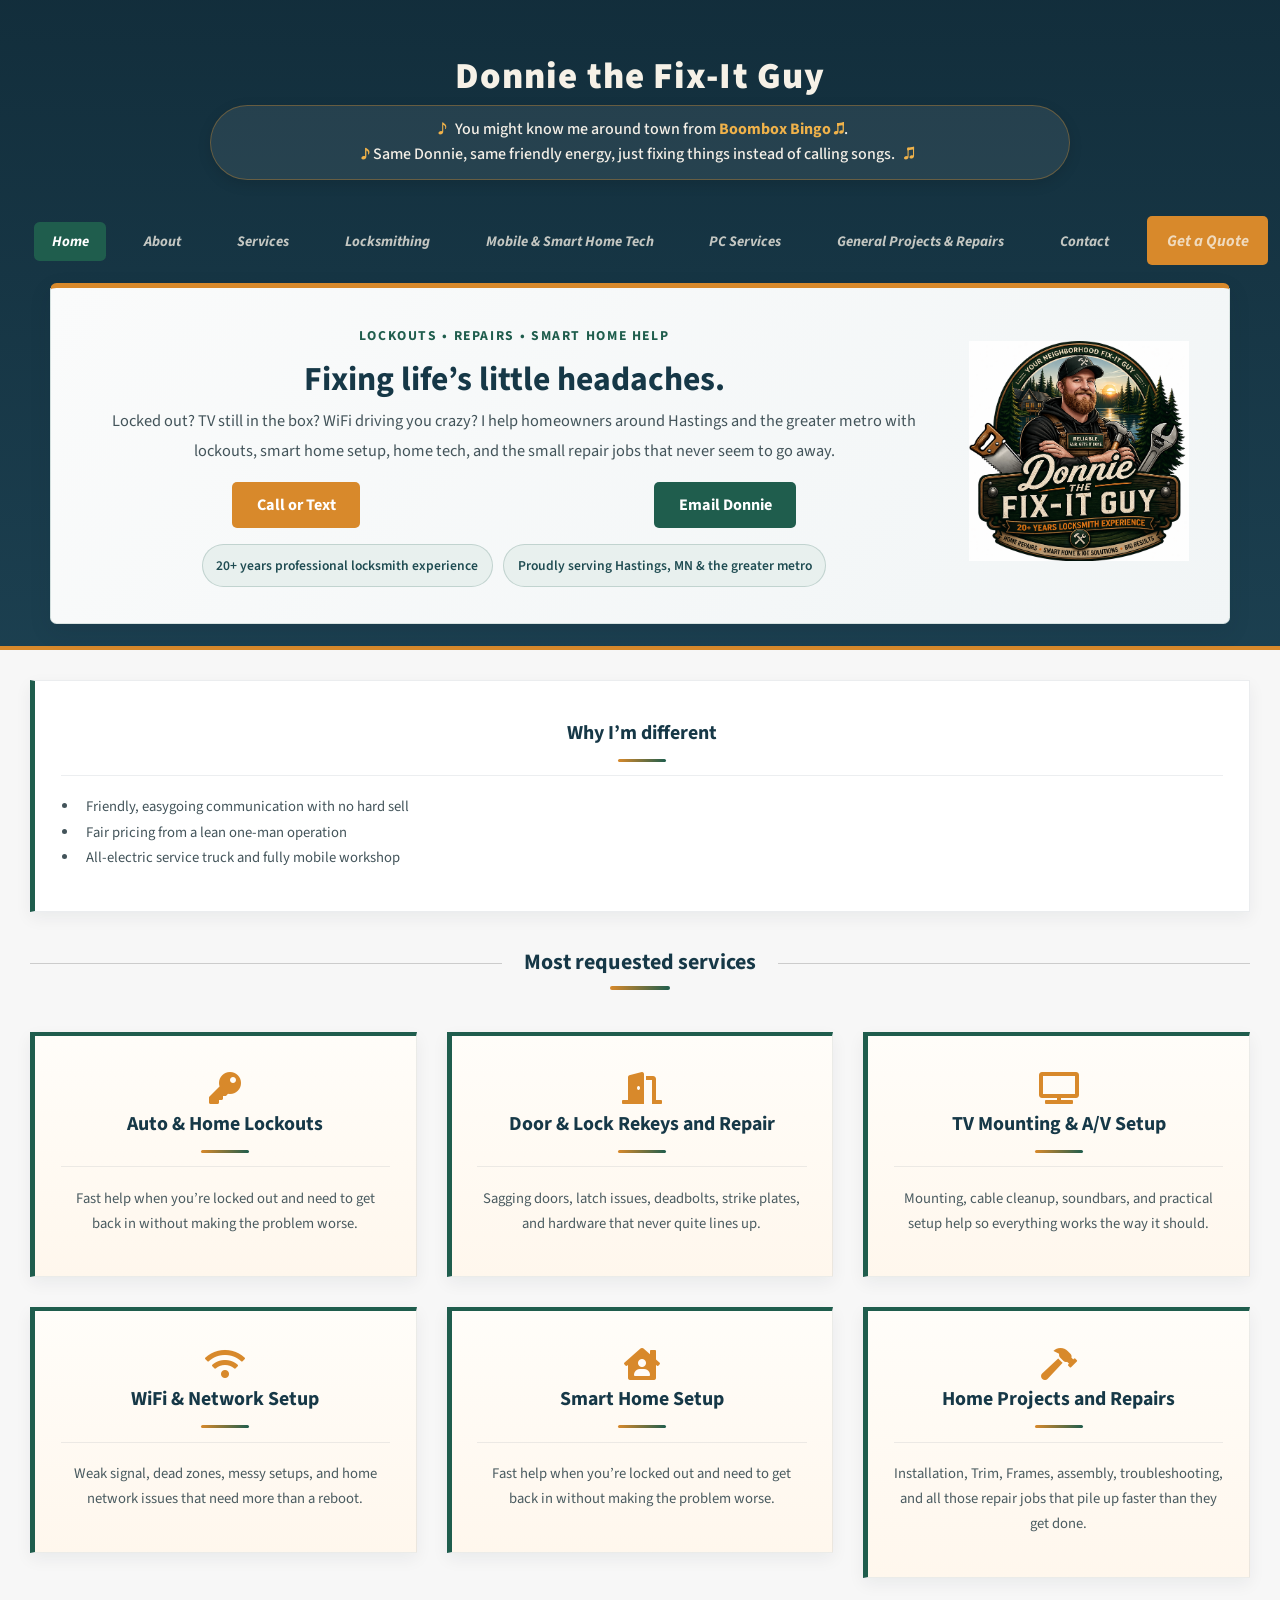
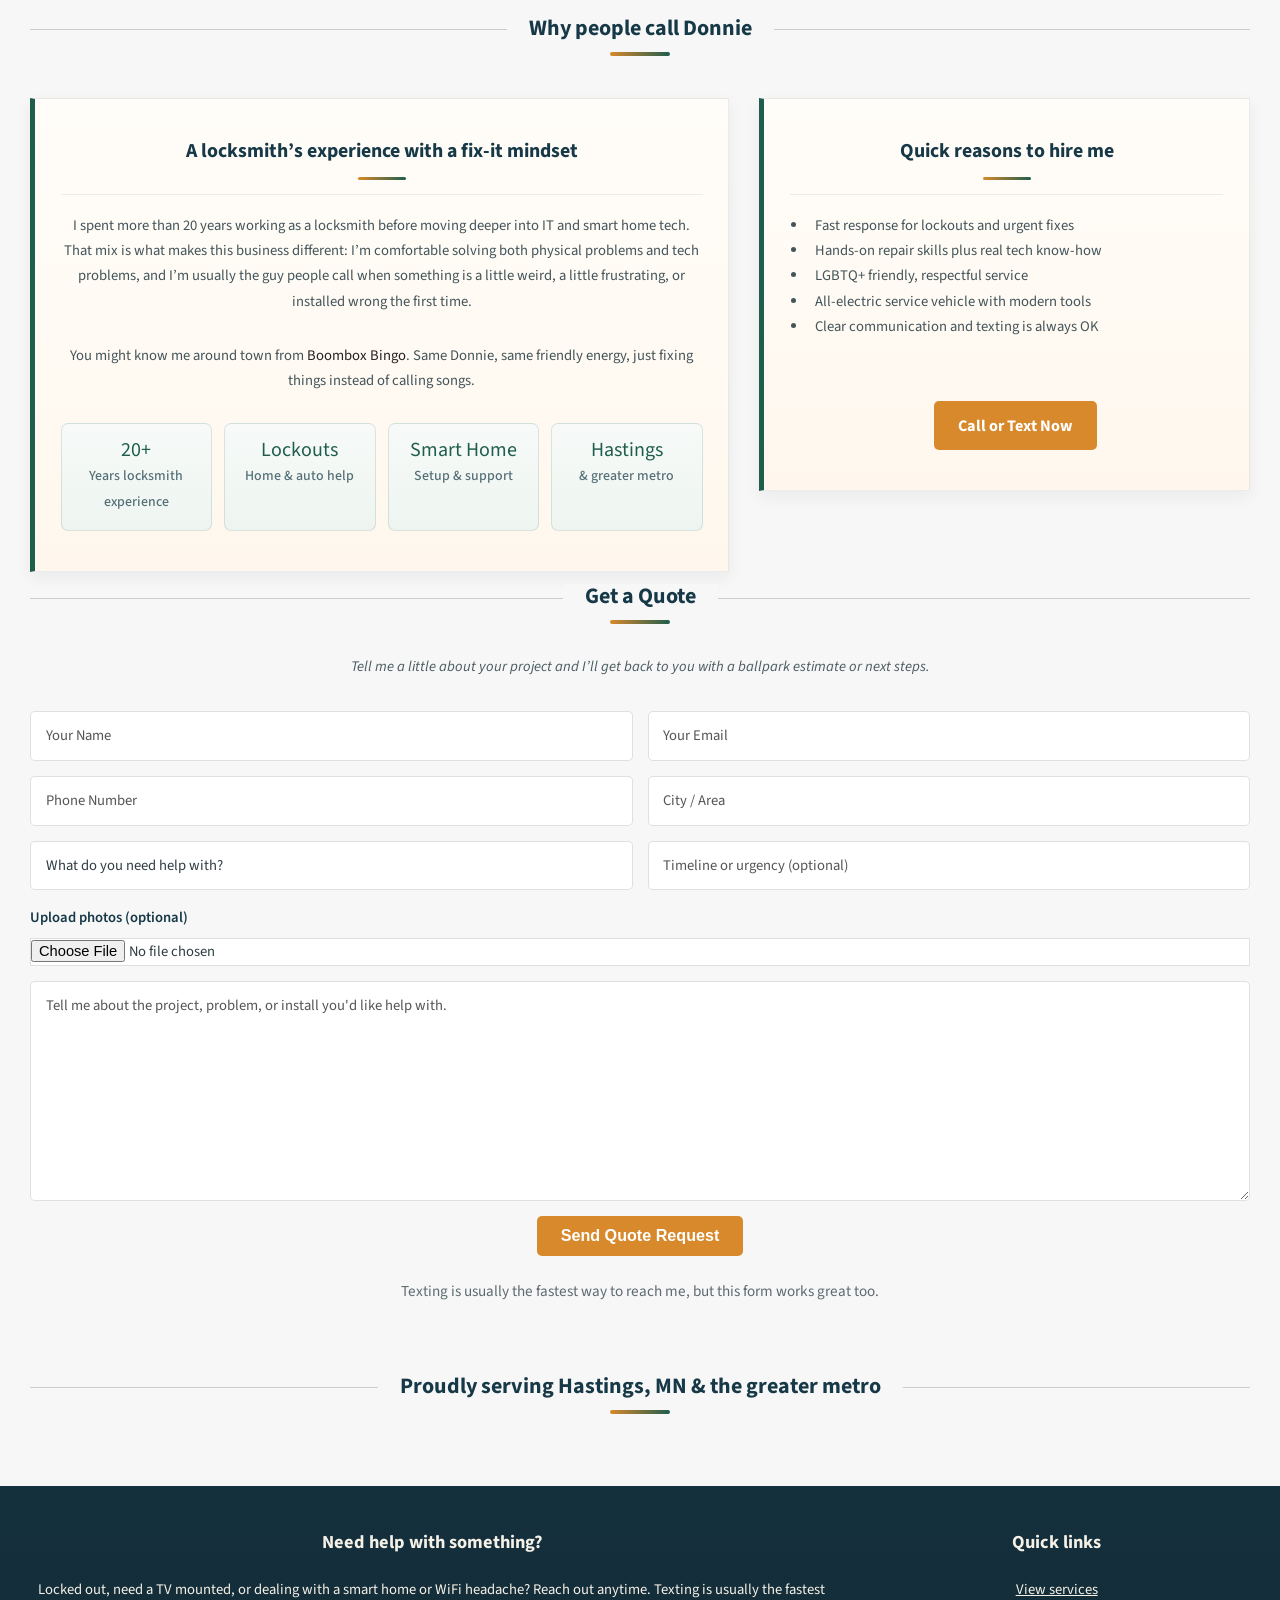
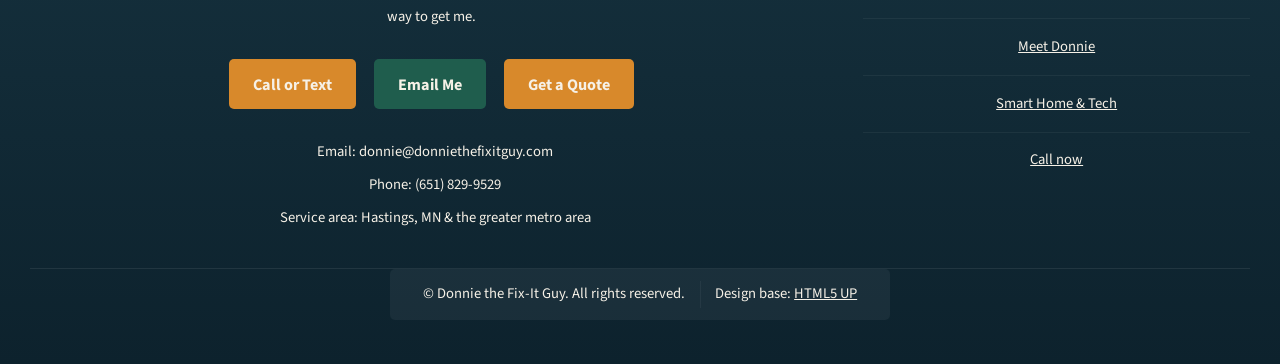
==== index.html @ ea58583a "Update index.html" ====
<!DOCTYPE HTML>
<!--
	Dopetrope by HTML5 UP
	html5up.net | @ajlkn
	Free for personal and commercial use under the CCA 3.0 license (html5up.net/license)
-->
<html>
	<head>
		<title>Donnie the Fix-It Guy | Home Repairs, Lockouts & Smart Home Help</title>
		<meta charset="utf-8" />
		<meta name="viewport" content="width=device-width, initial-scale=1, user-scalable=no" />
		<meta name="description" content="Donnie the Fix-It Guy helps homeowners around Hastings, MN and the greater metro with lockouts, door repair, TV mounting, WiFi setup, smart home setup, and small home repairs." />
		<link rel="icon" href="images/logo-main.png" />
		<link rel="stylesheet" href="assets/css/main.css" />
		<link rel="stylesheet" href="assets/css/custom.css" />
	</head>

	<script>
document.addEventListener("DOMContentLoaded", function () {
  const form = document.querySelector(".quote-form");
  const button = document.getElementById("quote-submit");
  const popup = document.getElementById("quote-popup");

  if (!form) return;

  form.addEventListener("submit", async function (e) {
    e.preventDefault();

    const formData = new FormData(form);

    button.disabled = true;
    button.textContent = "Sending...";

    try {
      const response = await fetch("https://api.web3forms.com/submit", {
        method: "POST",
        body: formData
      });

      const data = await response.json();

      if (data.success) {
        form.reset();
        popup.classList.add("show");

        setTimeout(() => {
          popup.classList.remove("show");
        }, 3500);
      } else {
        alert("Something went wrong. Please try again or text me directly.");
      }
    } catch (error) {
      alert("Network error. Please try again or text me directly.");
    } finally {
      button.disabled = false;
      button.textContent = "Send Quote Request";
    }
  });
});
</script>
	
	<body class="homepage is-preload">
		<div id="page-wrapper">

			<section id="header" class="site-header-slim">
				<h1><a href="index.html">Donnie the Fix-It Guy</a></h1>
				<p class="site-connection">
	<span class="music-note">♪</span>
	You might know me around town from <strong>Boombox Bingo ♫</strong>. <br><strong>♪</strong> Same Donnie, same friendly energy, just fixing things instead of calling songs.
					<span class="music-note">♫</span>
</p>
				<nav id="nav">
					<ul>
						<li class="current"><a href="index.html">Home</a></li>
						<li class=""><a href="about.html">About</a></li>
						<li class=""><a href="services.html">Services</a></li>
						<li class=""><a href="locksmith.html">Locksmithing</a></li>
						<li class=""><a href="tech.html">Mobile &amp; Smart Home Tech</a></li>
						<li class=""><a href="pc.html">PC Services</a></li>
						<li class=""><a href="repairs.html">General Projects &amp; Repairs</a></li>
						<li><a href="index.html#contact">Contact</a></li>
						<li><a href="index.html#get-a-quote" class="button primary">Get a Quote</a></li>
					</ul>
				</nav>

				<section class="page-hero hero-home">
					<div class="page-hero-inner">
						<div class="page-hero-copy">
							<p class="eyebrow">Lockouts • Repairs • Smart Home Help</p>
							<h2>Fixing life’s little headaches.</h2>
							<p>Locked out? TV still in the box? WiFi driving you crazy? I help homeowners around Hastings and the greater metro with lockouts, smart home setup, home tech, and the small repair jobs that never seem to go away.</p>
							<div class="hero-actions">
								<a href="tel:6518299529" class="button primary">Call or Text</a>
								<a href="mailto:donnie@donniethefixitguy.com" class="button alt">Email Donnie</a>
							</div>
							<div class="hero-badge-row">
								<span class="hero-badge">20+ years professional locksmith experience</span>
								<span class="hero-badge">Proudly serving Hastings, MN &amp; the greater metro</span>
							</div>
						</div>
						<div class="page-hero-mark">
							<img src="images/logo-main.png" alt="Donnie the Fix-It Guy logo" />
						</div>
					</div>
				</section>
			</section>

			<section id="main">
				<div class="container">
					<div class="row">
						<div class="col-12">
							<section class="box">
								<header>
									<h3>Why I’m different</h3>
								</header>
								<ul>
									<li>Friendly, easygoing communication with no hard sell</li>
									<li>Fair pricing from a lean one-man operation</li>
									<li>All-electric service truck and fully mobile workshop</li>
								</ul>
							</section>
							<section id="services">
							  <header class="major"><h2>Most requested services</h2></header>
							  <div class="row">
							
							    <div class="col-4 col-6-medium col-12-small">
							      <a href="/locksmith.html" class="service-link">
							        <section class="box service-box">
							          <span class="service-icon icon solid fa-key"></span>
							          <header><h3>Auto &amp; Home Lockouts</h3></header>
							          <p>Fast help when you’re locked out and need to get back in without making the problem worse.</p>
							        </section>
							      </a>
							    </div>
							
							    <div class="col-4 col-6-medium col-12-small">
							      <a href="/locksmith.html" class="service-link">
							        <section class="box service-box">
							          <span class="service-icon icon solid fa-door-open"></span>
							          <header><h3>Door &amp; Lock Rekeys and Repair</h3></header>
							          <p>Sagging doors, latch issues, deadbolts, strike plates, and hardware that never quite lines up.</p>
							        </section>
							      </a>
							    </div>
							
							    <div class="col-4 col-6-medium col-12-small">
							      <a href="/tech.html" class="service-link">
							        <section class="box service-box">
							          <span class="service-icon icon solid fa-tv"></span>
							          <header><h3>TV Mounting &amp; A/V Setup</h3></header>
							          <p>Mounting, cable cleanup, soundbars, and practical setup help so everything works the way it should.</p>
							        </section>
							      </a>
							    </div>
							
							    <div class="col-4 col-6-medium col-12-small">
							      <a href="/pc.html" class="service-link">
							        <section class="box service-box">
							          <span class="service-icon icon solid fa-wifi"></span>
							          <header><h3>WiFi &amp; Network Setup</h3></header>
							          <p>Weak signal, dead zones, messy setups, and home network issues that need more than a reboot.</p>
							        </section>
							      </a>
							    </div>
							
							    <div class="col-4 col-6-medium col-12-small">
							      <a href="/tech.html" class="service-link">
							        <section class="box service-box">
							          <span class="service-icon icon solid fa-house-user"></span>
							          <header><h3>Smart Home Setup</h3></header>
							          <p>Fast help when you’re locked out and need to get back in without making the problem worse.</p>
							        </section>
							      </a>
							    </div>
							
							    <div class="col-4 col-6-medium col-12-small">
							      <a href="/repairs.html" class="service-link">
							        <section class="box service-box">
							          <span class="service-icon icon solid fa-hammer"></span>
							          <header><h3>Home Projects and Repairs</h3></header>
							          <p>Installation, Trim, Frames, assembly, troubleshooting, and all those repair jobs that pile up faster than they get done.</p>
							        </section>
							      </a>
							    </div>
							
							  </div>
							</section>
						<div class="col-12">
							<section id="why-donnie">
								<header class="major"><h2>Why people call Donnie</h2></header>
								<div class="row">
									<div class="col-7 col-12-medium"><section class="box"><header><h3>A locksmith’s experience with a fix-it mindset</h3></header><p>I spent more than 20 years working as a locksmith before moving deeper into IT and smart home tech. That mix is what makes this business different: I’m comfortable solving both physical problems and tech problems, and I’m usually the guy people call when something is a little weird, a little frustrating, or installed wrong the first time.</p><p>You might know me around town from <strong>Boombox Bingo</strong>. Same Donnie, same friendly energy, just fixing things instead of calling songs.</p><div class="stat-strip"><div class="stat-item"><strong>20+</strong><span>Years locksmith experience</span></div><div class="stat-item"><strong>Lockouts</strong><span>Home &amp; auto help</span></div><div class="stat-item"><strong>Smart Home</strong><span>Setup &amp; support</span></div><div class="stat-item"><strong>Hastings</strong><span>&amp; greater metro</span></div></div></section></div>
									<div class="col-5 col-12-medium"><section class="box"><header><h3>Quick reasons to hire me</h3></header><ul><li>Fast response for lockouts and urgent fixes</li><li>Hands-on repair skills plus real tech know-how</li><li>LGBTQ+ friendly, respectful service</li><li>All-electric service vehicle with modern tools</li><li>Clear communication and texting is always OK</li></ul><footer><ul class="actions"><li><a href="tel:6518299529" class="button primary">Call or Text Now</a></li></ul></footer></section></div>
								</div>
							</section>
						</div>

						<section id="get-a-quote">
														<header class="major"><h2>Get a Quote</h2></header>
							<header>
								<p class="center">Tell me a little about your project and I’ll get back to you with a ballpark estimate or next steps.</p>
							</header>
						
							<form class="quote-form" action="https://api.web3forms.com/submit" method="POST" enctype="multipart/form-data">
								<input type="hidden" name="access_key" value="7245f84b-de34-42da-89bc-67357e33e26c">
								<input type="hidden" name="subject" value="New Quote Request - Donnie the Fix-It Guy">
								<input type="hidden" name="from_name" value="DonnieTheFixItGuy.com">
						
								<div class="row gtr-50">
									<div class="col-6 col-12-small">
										<input type="text" name="name" id="quote-name" placeholder="Your Name" required />
									</div>
									<div class="col-6 col-12-small">
										<input type="email" name="email" id="quote-email" placeholder="Your Email" required />
									</div>
						
									<div class="col-6 col-12-small">
										<input type="tel" name="phone" id="quote-phone" placeholder="Phone Number" />
									</div>
									<div class="col-6 col-12-small">
										<input type="text" name="location" id="quote-location" placeholder="City / Area" />
									</div>
						
									<div class="col-6 col-12-small">
										<select name="service_type" id="quote-service" required>
											<option value="">What do you need help with?</option>
											<option value="Locksmith">Locksmith</option>
											<option value="Smart Home & Tech">Smart Home & Tech</option>
											<option value="PC Services">PC Services</option>
											<option value="General Repairs">General Repairs</option>
											<option value="Not Sure Yet">Not Sure Yet</option>
										</select>
									</div>
						
									<div class="col-6 col-12-small">
										<input type="text" name="budget_timing" id="quote-timing" placeholder="Timeline or urgency (optional)" />
									</div>

									<div class="col-12">
										<label for="file">Upload photos (optional)</label>
										<input type="file" name="attachment" id="file" accept="image/*,.pdf">
									</div>
						
									<div class="col-12">
										<textarea name="message" id="quote-message" placeholder="Tell me about the project, problem, or install you'd like help with." rows="6" required></textarea>
									</div>
						
									<div class="col-12">
										<input type="checkbox" name="botcheck" class="hidden" style="display:none;">
										<ul class="actions">
											<li><button type="submit" class="button primary" id="quote-submit">Send Quote Request</button></li>
										</ul>
										<p class="form-note">Texting is usually the fastest way to reach me, but this form works great too.</p>
									</div>
								</div>
							</form>
						</section>

						<div id="quote-popup" class="quote-popup" aria-hidden="true">
						  <div class="quote-popup-box">
						    <div class="quote-popup-check">✓</div>
						    <h3>Quote request sent</h3>
						    <p>Thanks for the opportunity — I’ll get back to you soon.</p>
						  </div>
						</div>
						
						<div class="col-12">
							<section id="service-area">
								<header class="major"><h2>Proudly serving Hastings, MN &amp; the greater metro</h2></header>
								<!--<div class="row">
									<div class="col-6 col-12-small"><section class="box"><header><h3>Common calls</h3></header><p>Homeowners usually reach out for lockouts, troublesome doors, TV mounting, WiFi dead zones, smart home setup, and the pile of small fixes that finally needs attention.</p></section></div>
									<div class="col-6 col-12-small"><section class="box"><header><h3>What to expect</h3></header><p>Friendly communication, fair pricing, and practical solutions. If I can help, I will. If I’m not the right fit, I’ll tell you straight.</p></section></div>
								</div>-->
							</section>
						</div>
					</div>
				</div>
			</section>

			<section id="footer">
				<div class="container">
					<div class="row">
						<div class="col-8 col-12-medium">
							<section id="contact">
								<header><h2>Need help with something?</h2></header>
								<p>Locked out, need a TV mounted, or dealing with a smart home or WiFi headache? Reach out anytime. Texting is usually the fastest way to get me.</p>
								<ul class="actions">
									<li><a href="tel:6518299529" class="button">Call or Text</a></li>
									<li><a href="mailto:donnie@donniethefixitguy.com" class="button alt">Email Me</a></li>
									<li><a href="index.html#get-a-quote" class="button primary">Get a Quote</a></li>
								</ul>
								<ul class="contact-quick">
									<li><strong>Email:</strong> <a href="mailto:donnie@donniethefixitguy.com">donnie@donniethefixitguy.com</a></li>
									<li><strong>Phone:</strong> <a href="tel:6518299529">(651) 829-9529</a></li>
									<li><strong>Service area:</strong> Hastings, MN &amp; the greater metro area</li>
								</ul>
							</section>
						</div>
						<div class="col-4 col-12-medium">
							<section>
								<header><h2>Quick links</h2></header>
								<ul class="divided">
									<li><a href="index.html#services">View services</a></li>
									<li><a href="about.html">Meet Donnie</a></li>
									<li><a href="tech.html">Smart Home &amp; Tech</a></li>
									<li><a href="tel:6518299529">Call now</a></li>
								</ul>
							</section>
						</div>
						<div class="col-12">
							<div id="copyright">
								<ul class="links">
									<li>&copy; Donnie the Fix-It Guy. All rights reserved.</li><li>Design base: <a href="https://html5up.net">HTML5 UP</a></li>
								</ul>
							</div>
						</div>
					</div>
				</div>
			</section>

		</div>

		<script src="assets/js/jquery.min.js"></script>
		<script src="assets/js/jquery.dropotron.min.js"></script>
		<script src="assets/js/browser.min.js"></script>
		<script src="assets/js/breakpoints.min.js"></script>
		<script src="assets/js/util.js"></script>
		<script src="assets/js/main.js"></script>
	</body>
</html>
---- assets/css/main.css ----
@import url("fontawesome-all.min.css");
@import url("https://fonts.googleapis.com/css?family=Source+Sans+Pro:300,400,700,900,300italic");

/*
	Dopetrope by HTML5 UP
	html5up.net | @ajlkn
	Free for personal and commercial use under the CCA 3.0 license (html5up.net/license)
*/

html, body, div, span, applet, object,
iframe, h1, h2, h3, h4, h5, h6, p, blockquote,
pre, a, abbr, acronym, address, big, cite,
code, del, dfn, em, img, ins, kbd, q, s, samp,
small, strike, strong, sub, sup, tt, var, b,
u, i, center, dl, dt, dd, ol, ul, li, fieldset,
form, label, legend, table, caption, tbody,
tfoot, thead, tr, th, td, article, aside,
canvas, details, embed, figure, figcaption,
footer, header, hgroup, menu, nav, output, ruby,
section, summary, time, mark, audio, video {
	margin: 0;
	padding: 0;
	border: 0;
	font-size: 100%;
	font: inherit;
	vertical-align: baseline;}

article, aside, details, figcaption, figure,
footer, header, hgroup, menu, nav, section {
	display: block;}

body {
	line-height: 1;
}

ol, ul {
	list-style: none;
}

blockquote, q {
	quotes: none;
}

	blockquote:before, blockquote:after, q:before, q:after {
		content: '';
		content: none;
	}

table {
	border-collapse: collapse;
	border-spacing: 0;
}

body {
	-webkit-text-size-adjust: none;
}

mark {
	background-color: transparent;
	color: inherit;
}

input::-moz-focus-inner {
	border: 0;
	padding: 0;
}

input, select, textarea {
	-moz-appearance: none;
	-webkit-appearance: none;
	-ms-appearance: none;
	appearance: none;
}

/* Basic */

	html {
		box-sizing: border-box;
	}

	*, *:before, *:after {
		box-sizing: inherit;
	}

	body {
		background: #252122;
		background-image: url("images/bg02.png");
	}

		body.is-preload *, body.is-preload *:before, body.is-preload *:after {
			-moz-animation: none !important;
			-webkit-animation: none !important;
			-ms-animation: none !important;
			animation: none !important;
			-moz-transition: none !important;
			-webkit-transition: none !important;
			-ms-transition: none !important;
			transition: none !important;
		}

	body, input, textarea, select {
		font-family: 'Source Sans Pro';
		font-weight: 300;
		color: #5d5d5d;
		font-size: 14pt;
		line-height: 1.75em;
	}

	strong, b {
		color: #252122;
		font-weight: 400;
	}

	i, em {
		font-style: italic;
	}

	sub {
		position: relative;
		top: 0.5em;
		font-size: 0.8em;
	}

	sup {
		position: relative;
		top: -0.5em;
		font-size: 0.8em;
	}

	blockquote {
		border-left: solid 0.75em #dddddd;
		padding: 1em 0 1em 1.5em;
		font-style: italic;
	}

	h1, h2, h3, h4, h5, h6 {
		color: #252122;
		font-weight: 700;
	}

	h1 a, h2 a, h3 a, h4 a, h5 a, h6 a {
		color: inherit;
		text-decoration: none;
	}

	h2 {
		font-size: 1.5em;
	}

	h3 {
		font-size: 1.35em;
	}

	a {
		color: #d52349;
		text-decoration: underline;
	}

		a:hover {
			text-decoration: none;
		}

	br.clear {
		clear: both;
	}

	hr {
		border: 0;
		border-top: solid 1px #dddddd;
		height: 1px;
		margin: 2em 0 2em 0;
	}

	p, ul, ol, dl, table {
		margin-bottom: 2em;
	}

/* Container */

	.container {
		margin: 0 auto;
		max-width: 100%;
		width: 70em;
	}

		@media screen and (max-width: 1680px) {

			.container {
				width: 70em;
			}

		}

		@media screen and (max-width: 1280px) {

			.container {
				width: calc(100% - 60px);
			}

		}

		@media screen and (max-width: 980px) {

			.container {
				width: calc(100% - 80px);
			}

		}

		@media screen and (max-width: 736px) {

			.container {
				width: calc(100% - 40px);
			}

		}

/* Row */

	.row {
		display: flex;
		flex-wrap: wrap;
		box-sizing: border-box;
		align-items: stretch;
	}

		.row > * {
			box-sizing: border-box;
		}

		.row.gtr-uniform > * > :last-child {
			margin-bottom: 0;
		}

		.row.aln-left {
			justify-content: flex-start;
		}

		.row.aln-center {
			justify-content: center;
		}

		.row.aln-right {
			justify-content: flex-end;
		}

		.row.aln-top {
			align-items: flex-start;
		}

		.row.aln-middle {
			align-items: center;
		}

		.row.aln-bottom {
			align-items: flex-end;
		}

		.row > .imp {
			order: -1;
		}

		.row > .col-1 {
			width: 8.33333%;
		}

		.row > .off-1 {
			margin-left: 8.33333%;
		}

		.row > .col-2 {
			width: 16.66667%;
		}

		.row > .off-2 {
			margin-left: 16.66667%;
		}

		.row > .col-3 {
			width: 25%;
		}

		.row > .off-3 {
			margin-left: 25%;
		}

		.row > .col-4 {
			width: 33.33333%;
		}

		.row > .off-4 {
			margin-left: 33.33333%;
		}

		.row > .col-5 {
			width: 41.66667%;
		}

		.row > .off-5 {
			margin-left: 41.66667%;
		}

		.row > .col-6 {
			width: 50%;
		}

		.row > .off-6 {
			margin-left: 50%;
		}

		.row > .col-7 {
			width: 58.33333%;
		}

		.row > .off-7 {
			margin-left: 58.33333%;
		}

		.row > .col-8 {
			width: 66.66667%;
		}

		.row > .off-8 {
			margin-left: 66.66667%;
		}

		.row > .col-9 {
			width: 75%;
		}

		.row > .off-9 {
			margin-left: 75%;
		}

		.row > .col-10 {
			width: 83.33333%;
		}

		.row > .off-10 {
			margin-left: 83.33333%;
		}

		.row > .col-11 {
			width: 91.66667%;
		}

		.row > .off-11 {
			margin-left: 91.66667%;
		}

		.row > .col-12 {
			width: 100%;
		}

		.row > .off-12 {
			margin-left: 100%;
		}

		.row.gtr-0 {
			margin-top: 0px;
			margin-left: 0px;
		}

			.row.gtr-0 > * {
				padding: 0px 0 0 0px;
			}

			.row.gtr-0.gtr-uniform {
				margin-top: 0px;
			}

				.row.gtr-0.gtr-uniform > * {
					padding-top: 0px;
				}

		.row.gtr-25 {
			margin-top: -12.5px;
			margin-left: -12.5px;
		}

			.row.gtr-25 > * {
				padding: 12.5px 0 0 12.5px;
			}

			.row.gtr-25.gtr-uniform {
				margin-top: -12.5px;
			}

				.row.gtr-25.gtr-uniform > * {
					padding-top: 12.5px;
				}

		.row.gtr-50 {
			margin-top: -25px;
			margin-left: -25px;
		}

			.row.gtr-50 > * {
				padding: 25px 0 0 25px;
			}

			.row.gtr-50.gtr-uniform {
				margin-top: -25px;
			}

				.row.gtr-50.gtr-uniform > * {
					padding-top: 25px;
				}

		.row {
			margin-top: -50px;
			margin-left: -50px;
		}

			.row > * {
				padding: 50px 0 0 50px;
			}

			.row.gtr-uniform {
				margin-top: -50px;
			}

				.row.gtr-uniform > * {
					padding-top: 50px;
				}

		.row.gtr-150 {
			margin-top: -75px;
			margin-left: -75px;
		}

			.row.gtr-150 > * {
				padding: 75px 0 0 75px;
			}

			.row.gtr-150.gtr-uniform {
				margin-top: -75px;
			}

				.row.gtr-150.gtr-uniform > * {
					padding-top: 75px;
				}

		.row.gtr-200 {
			margin-top: -100px;
			margin-left: -100px;
		}

			.row.gtr-200 > * {
				padding: 100px 0 0 100px;
			}

			.row.gtr-200.gtr-uniform {
				margin-top: -100px;
			}

				.row.gtr-200.gtr-uniform > * {
					padding-top: 100px;
				}

		@media screen and (max-width: 1680px) {

			.row {
				display: flex;
				flex-wrap: wrap;
				box-sizing: border-box;
				align-items: stretch;
			}

				.row > * {
					box-sizing: border-box;
				}

				.row.gtr-uniform > * > :last-child {
					margin-bottom: 0;
				}

				.row.aln-left {
					justify-content: flex-start;
				}

				.row.aln-center {
					justify-content: center;
				}

				.row.aln-right {
					justify-content: flex-end;
				}

				.row.aln-top {
					align-items: flex-start;
				}

				.row.aln-middle {
					align-items: center;
				}

				.row.aln-bottom {
					align-items: flex-end;
				}

				.row > .imp-xlarge {
					order: -1;
				}

				.row > .col-1-xlarge {
					width: 8.33333%;
				}

				.row > .off-1-xlarge {
					margin-left: 8.33333%;
				}

				.row > .col-2-xlarge {
					width: 16.66667%;
				}

				.row > .off-2-xlarge {
					margin-left: 16.66667%;
				}

				.row > .col-3-xlarge {
					width: 25%;
				}

				.row > .off-3-xlarge {
					margin-left: 25%;
				}

				.row > .col-4-xlarge {
					width: 33.33333%;
				}

				.row > .off-4-xlarge {
					margin-left: 33.33333%;
				}

				.row > .col-5-xlarge {
					width: 41.66667%;
				}

				.row > .off-5-xlarge {
					margin-left: 41.66667%;
				}

				.row > .col-6-xlarge {
					width: 50%;
				}

				.row > .off-6-xlarge {
					margin-left: 50%;
				}

				.row > .col-7-xlarge {
					width: 58.33333%;
				}

				.row > .off-7-xlarge {
					margin-left: 58.33333%;
				}

				.row > .col-8-xlarge {
					width: 66.66667%;
				}

				.row > .off-8-xlarge {
					margin-left: 66.66667%;
				}

				.row > .col-9-xlarge {
					width: 75%;
				}

				.row > .off-9-xlarge {
					margin-left: 75%;
				}

				.row > .col-10-xlarge {
					width: 83.33333%;
				}

				.row > .off-10-xlarge {
					margin-left: 83.33333%;
				}

				.row > .col-11-xlarge {
					width: 91.66667%;
				}

				.row > .off-11-xlarge {
					margin-left: 91.66667%;
				}

				.row > .col-12-xlarge {
					width: 100%;
				}

				.row > .off-12-xlarge {
					margin-left: 100%;
				}

				.row.gtr-0 {
					margin-top: 0px;
					margin-left: 0px;
				}

					.row.gtr-0 > * {
						padding: 0px 0 0 0px;
					}

					.row.gtr-0.gtr-uniform {
						margin-top: 0px;
					}

						.row.gtr-0.gtr-uniform > * {
							padding-top: 0px;
						}

				.row.gtr-25 {
					margin-top: -12.5px;
					margin-left: -12.5px;
				}

					.row.gtr-25 > * {
						padding: 12.5px 0 0 12.5px;
					}

					.row.gtr-25.gtr-uniform {
						margin-top: -12.5px;
					}

						.row.gtr-25.gtr-uniform > * {
							padding-top: 12.5px;
						}

				.row.gtr-50 {
					margin-top: -25px;
					margin-left: -25px;
				}

					.row.gtr-50 > * {
						padding: 25px 0 0 25px;
					}

					.row.gtr-50.gtr-uniform {
						margin-top: -25px;
					}

						.row.gtr-50.gtr-uniform > * {
							padding-top: 25px;
						}

				.row {
					margin-top: -50px;
					margin-left: -50px;
				}

					.row > * {
						padding: 50px 0 0 50px;
					}

					.row.gtr-uniform {
						margin-top: -50px;
					}

						.row.gtr-uniform > * {
							padding-top: 50px;
						}

				.row.gtr-150 {
					margin-top: -75px;
					margin-left: -75px;
				}

					.row.gtr-150 > * {
						padding: 75px 0 0 75px;
					}

					.row.gtr-150.gtr-uniform {
						margin-top: -75px;
					}

						.row.gtr-150.gtr-uniform > * {
							padding-top: 75px;
						}

				.row.gtr-200 {
					margin-top: -100px;
					margin-left: -100px;
				}

					.row.gtr-200 > * {
						padding: 100px 0 0 100px;
					}

					.row.gtr-200.gtr-uniform {
						margin-top: -100px;
					}

						.row.gtr-200.gtr-uniform > * {
							padding-top: 100px;
						}

		}

		@media screen and (max-width: 1280px) {

			.row {
				display: flex;
				flex-wrap: wrap;
				box-sizing: border-box;
				align-items: stretch;
			}

				.row > * {
					box-sizing: border-box;
				}

				.row.gtr-uniform > * > :last-child {
					margin-bottom: 0;
				}

				.row.aln-left {
					justify-content: flex-start;
				}

				.row.aln-center {
					justify-content: center;
				}

				.row.aln-right {
					justify-content: flex-end;
				}

				.row.aln-top {
					align-items: flex-start;
				}

				.row.aln-middle {
					align-items: center;
				}

				.row.aln-bottom {
					align-items: flex-end;
				}

				.row > .imp-large {
					order: -1;
				}

				.row > .col-1-large {
					width: 8.33333%;
				}

				.row > .off-1-large {
					margin-left: 8.33333%;
				}

				.row > .col-2-large {
					width: 16.66667%;
				}

				.row > .off-2-large {
					margin-left: 16.66667%;
				}

				.row > .col-3-large {
					width: 25%;
				}

				.row > .off-3-large {
					margin-left: 25%;
				}

				.row > .col-4-large {
					width: 33.33333%;
				}

				.row > .off-4-large {
					margin-left: 33.33333%;
				}

				.row > .col-5-large {
					width: 41.66667%;
				}

				.row > .off-5-large {
					margin-left: 41.66667%;
				}

				.row > .col-6-large {
					width: 50%;
				}

				.row > .off-6-large {
					margin-left: 50%;
				}

				.row > .col-7-large {
					width: 58.33333%;
				}

				.row > .off-7-large {
					margin-left: 58.33333%;
				}

				.row > .col-8-large {
					width: 66.66667%;
				}

				.row > .off-8-large {
					margin-left: 66.66667%;
				}

				.row > .col-9-large {
					width: 75%;
				}

				.row > .off-9-large {
					margin-left: 75%;
				}

				.row > .col-10-large {
					width: 83.33333%;
				}

				.row > .off-10-large {
					margin-left: 83.33333%;
				}

				.row > .col-11-large {
					width: 91.66667%;
				}

				.row > .off-11-large {
					margin-left: 91.66667%;
				}

				.row > .col-12-large {
					width: 100%;
				}

				.row > .off-12-large {
					margin-left: 100%;
				}

				.row.gtr-0 {
					margin-top: 0px;
					margin-left: 0px;
				}

					.row.gtr-0 > * {
						padding: 0px 0 0 0px;
					}

					.row.gtr-0.gtr-uniform {
						margin-top: 0px;
					}

						.row.gtr-0.gtr-uniform > * {
							padding-top: 0px;
						}

				.row.gtr-25 {
					margin-top: -7.5px;
					margin-left: -7.5px;
				}

					.row.gtr-25 > * {
						padding: 7.5px 0 0 7.5px;
					}

					.row.gtr-25.gtr-uniform {
						margin-top: -7.5px;
					}

						.row.gtr-25.gtr-uniform > * {
							padding-top: 7.5px;
						}

				.row.gtr-50 {
					margin-top: -15px;
					margin-left: -15px;
				}

					.row.gtr-50 > * {
						padding: 15px 0 0 15px;
					}

					.row.gtr-50.gtr-uniform {
						margin-top: -15px;
					}

						.row.gtr-50.gtr-uniform > * {
							padding-top: 15px;
						}

				.row {
					margin-top: -30px;
					margin-left: -30px;
				}

					.row > * {
						padding: 30px 0 0 30px;
					}

					.row.gtr-uniform {
						margin-top: -30px;
					}

						.row.gtr-uniform > * {
							padding-top: 30px;
						}

				.row.gtr-150 {
					margin-top: -45px;
					margin-left: -45px;
				}

					.row.gtr-150 > * {
						padding: 45px 0 0 45px;
					}

					.row.gtr-150.gtr-uniform {
						margin-top: -45px;
					}

						.row.gtr-150.gtr-uniform > * {
							padding-top: 45px;
						}

				.row.gtr-200 {
					margin-top: -60px;
					margin-left: -60px;
				}

					.row.gtr-200 > * {
						padding: 60px 0 0 60px;
					}

					.row.gtr-200.gtr-uniform {
						margin-top: -60px;
					}

						.row.gtr-200.gtr-uniform > * {
							padding-top: 60px;
						}

		}

		@media screen and (max-width: 980px) {

			.row {
				display: flex;
				flex-wrap: wrap;
				box-sizing: border-box;
				align-items: stretch;
			}

				.row > * {
					box-sizing: border-box;
				}

				.row.gtr-uniform > * > :last-child {
					margin-bottom: 0;
				}

				.row.aln-left {
					justify-content: flex-start;
				}

				.row.aln-center {
					justify-content: center;
				}

				.row.aln-right {
					justify-content: flex-end;
				}

				.row.aln-top {
					align-items: flex-start;
				}

				.row.aln-middle {
					align-items: center;
				}

				.row.aln-bottom {
					align-items: flex-end;
				}

				.row > .imp-medium {
					order: -1;
				}

				.row > .col-1-medium {
					width: 8.33333%;
				}

				.row > .off-1-medium {
					margin-left: 8.33333%;
				}

				.row > .col-2-medium {
					width: 16.66667%;
				}

				.row > .off-2-medium {
					margin-left: 16.66667%;
				}

				.row > .col-3-medium {
					width: 25%;
				}

				.row > .off-3-medium {
					margin-left: 25%;
				}

				.row > .col-4-medium {
					width: 33.33333%;
				}

				.row > .off-4-medium {
					margin-left: 33.33333%;
				}

				.row > .col-5-medium {
					width: 41.66667%;
				}

				.row > .off-5-medium {
					margin-left: 41.66667%;
				}

				.row > .col-6-medium {
					width: 50%;
				}

				.row > .off-6-medium {
					margin-left: 50%;
				}

				.row > .col-7-medium {
					width: 58.33333%;
				}

				.row > .off-7-medium {
					margin-left: 58.33333%;
				}

				.row > .col-8-medium {
					width: 66.66667%;
				}

				.row > .off-8-medium {
					margin-left: 66.66667%;
				}

				.row > .col-9-medium {
					width: 75%;
				}

				.row > .off-9-medium {
					margin-left: 75%;
				}

				.row > .col-10-medium {
					width: 83.33333%;
				}

				.row > .off-10-medium {
					margin-left: 83.33333%;
				}

				.row > .col-11-medium {
					width: 91.66667%;
				}

				.row > .off-11-medium {
					margin-left: 91.66667%;
				}

				.row > .col-12-medium {
					width: 100%;
				}

				.row > .off-12-medium {
					margin-left: 100%;
				}

				.row.gtr-0 {
					margin-top: 0px;
					margin-left: 0px;
				}

					.row.gtr-0 > * {
						padding: 0px 0 0 0px;
					}

					.row.gtr-0.gtr-uniform {
						margin-top: 0px;
					}

						.row.gtr-0.gtr-uniform > * {
							padding-top: 0px;
						}

				.row.gtr-25 {
					margin-top: -10px;
					margin-left: -10px;
				}

					.row.gtr-25 > * {
						padding: 10px 0 0 10px;
					}

					.row.gtr-25.gtr-uniform {
						margin-top: -10px;
					}

						.row.gtr-25.gtr-uniform > * {
							padding-top: 10px;
						}

				.row.gtr-50 {
					margin-top: -20px;
					margin-left: -20px;
				}

					.row.gtr-50 > * {
						padding: 20px 0 0 20px;
					}

					.row.gtr-50.gtr-uniform {
						margin-top: -20px;
					}

						.row.gtr-50.gtr-uniform > * {
							padding-top: 20px;
						}

				.row {
					margin-top: -40px;
					margin-left: -40px;
				}

					.row > * {
						padding: 40px 0 0 40px;
					}

					.row.gtr-uniform {
						margin-top: -40px;
					}

						.row.gtr-uniform > * {
							padding-top: 40px;
						}

				.row.gtr-150 {
					margin-top: -60px;
					margin-left: -60px;
				}

					.row.gtr-150 > * {
						padding: 60px 0 0 60px;
					}

					.row.gtr-150.gtr-uniform {
						margin-top: -60px;
					}

						.row.gtr-150.gtr-uniform > * {
							padding-top: 60px;
						}

				.row.gtr-200 {
					margin-top: -80px;
					margin-left: -80px;
				}

					.row.gtr-200 > * {
						padding: 80px 0 0 80px;
					}

					.row.gtr-200.gtr-uniform {
						margin-top: -80px;
					}

						.row.gtr-200.gtr-uniform > * {
							padding-top: 80px;
						}

		}

		@media screen and (max-width: 736px) {

			.row {
				display: flex;
				flex-wrap: wrap;
				box-sizing: border-box;
				align-items: stretch;
			}

				.row > * {
					box-sizing: border-box;
				}

				.row.gtr-uniform > * > :last-child {
					margin-bottom: 0;
				}

				.row.aln-left {
					justify-content: flex-start;
				}

				.row.aln-center {
					justify-content: center;
				}

				.row.aln-right {
					justify-content: flex-end;
				}

				.row.aln-top {
					align-items: flex-start;
				}

				.row.aln-middle {
					align-items: center;
				}

				.row.aln-bottom {
					align-items: flex-end;
				}

				.row > .imp-small {
					order: -1;
				}

				.row > .col-1-small {
					width: 8.33333%;
				}

				.row > .off-1-small {
					margin-left: 8.33333%;
				}

				.row > .col-2-small {
					width: 16.66667%;
				}

				.row > .off-2-small {
					margin-left: 16.66667%;
				}

				.row > .col-3-small {
					width: 25%;
				}

				.row > .off-3-small {
					margin-left: 25%;
				}

				.row > .col-4-small {
					width: 33.33333%;
				}

				.row > .off-4-small {
					margin-left: 33.33333%;
				}

				.row > .col-5-small {
					width: 41.66667%;
				}

				.row > .off-5-small {
					margin-left: 41.66667%;
				}

				.row > .col-6-small {
					width: 50%;
				}

				.row > .off-6-small {
					margin-left: 50%;
				}

				.row > .col-7-small {
					width: 58.33333%;
				}

				.row > .off-7-small {
					margin-left: 58.33333%;
				}

				.row > .col-8-small {
					width: 66.66667%;
				}

				.row > .off-8-small {
					margin-left: 66.66667%;
				}

				.row > .col-9-small {
					width: 75%;
				}

				.row > .off-9-small {
					margin-left: 75%;
				}

				.row > .col-10-small {
					width: 83.33333%;
				}

				.row > .off-10-small {
					margin-left: 83.33333%;
				}

				.row > .col-11-small {
					width: 91.66667%;
				}

				.row > .off-11-small {
					margin-left: 91.66667%;
				}

				.row > .col-12-small {
					width: 100%;
				}

				.row > .off-12-small {
					margin-left: 100%;
				}

				.row.gtr-0 {
					margin-top: 0px;
					margin-left: 0px;
				}

					.row.gtr-0 > * {
						padding: 0px 0 0 0px;
					}

					.row.gtr-0.gtr-uniform {
						margin-top: 0px;
					}

						.row.gtr-0.gtr-uniform > * {
							padding-top: 0px;
						}

				.row.gtr-25 {
					margin-top: -5px;
					margin-left: -5px;
				}

					.row.gtr-25 > * {
						padding: 5px 0 0 5px;
					}

					.row.gtr-25.gtr-uniform {
						margin-top: -5px;
					}

						.row.gtr-25.gtr-uniform > * {
							padding-top: 5px;
						}

				.row.gtr-50 {
					margin-top: -10px;
					margin-left: -10px;
				}

					.row.gtr-50 > * {
						padding: 10px 0 0 10px;
					}

					.row.gtr-50.gtr-uniform {
						margin-top: -10px;
					}

						.row.gtr-50.gtr-uniform > * {
							padding-top: 10px;
						}

				.row {
					margin-top: -20px;
					margin-left: -20px;
				}

					.row > * {
						padding: 20px 0 0 20px;
					}

					.row.gtr-uniform {
						margin-top: -20px;
					}

						.row.gtr-uniform > * {
							padding-top: 20px;
						}

				.row.gtr-150 {
					margin-top: -30px;
					margin-left: -30px;
				}

					.row.gtr-150 > * {
						padding: 30px 0 0 30px;
					}

					.row.gtr-150.gtr-uniform {
						margin-top: -30px;
					}

						.row.gtr-150.gtr-uniform > * {
							padding-top: 30px;
						}

				.row.gtr-200 {
					margin-top: -40px;
					margin-left: -40px;
				}

					.row.gtr-200 > * {
						padding: 40px 0 0 40px;
					}

					.row.gtr-200.gtr-uniform {
						margin-top: -40px;
					}

						.row.gtr-200.gtr-uniform > * {
							padding-top: 40px;
						}

		}

/* Form */

	form label {
		display: block;
		color: #252122;
		font-weight: 400;
		margin: 0 0 0.5em 0;
	}

	form input[type=text],
	form input[type=email],
	form input[type=password],
	form select,
	form textarea {
		-webkit-appearance: none;
		display: block;
		border: 0;
		padding: 0.75em 1em;
		font-size: 1em;
		border-radius: 5px;
		border: solid 1px #dddddd;
		background: #fff;
		width: 100%;
	}

		form input[type=text]:focus,
		form input[type=email]:focus,
		form input[type=password]:focus,
		form select:focus,
		form textarea:focus {
			box-shadow: inset 0px 0px 1px 1px #43bff0;
		}

	form textarea {
		height: 15em;
	}

	form ::-webkit-input-placeholder {
		color: #555 !important;
	}

	form :-moz-placeholder {
		color: #555 !important;
	}

	form ::-moz-placeholder {
		color: #555 !important;
	}

	form :-ms-input-placeholder {
		color: #555 !important;
	}

	form ::-moz-focus-inner {
		border: 0;
	}

/* Tables */

	table {
		width: 100%;
	}

		table tr {
			border-top: solid 1px #dddddd;
		}

			table tr:first-child {
				border-top: 0;
			}

		table td {
			padding: 0.5em 1em 0.5em 1em;
		}

		table th {
			text-align: left;
			padding: 0.5em 1em 0.5em 1em;
			font-weight: 700;
			margin: 0 0 1em 0;
		}

		table thead {
			border-bottom: solid 2px #dddddd;
		}

/* Section/Article */

	section, article {
		margin-bottom: 2.5em;
	}

		section > :last-child, section:last-child, article > :last-child, article:last-child {
			margin-bottom: 0;
		}

	header {
		margin: 0 0 1.5em 0;
	}

		header > p {
			display: block;
			font-style: italic;
			margin: 0.5em 0 0 0;
			padding-bottom: 0.5em;
		}

		header.major {
			position: relative;
			text-align: center;
			border-top: solid 1px #ccc;
			top: 1em;
			margin: 0 0 3em 0;
		}

			header.major h2 {
				background: #fff;
				position: relative;
				top: -0.65em;
				display: inline;
				margin: 0;
				padding: 0 1em 0 1em;
			}

	footer {
		margin: 2.25em 0 0 0;
	}

/* Box */

	.box {
		background: #ffffff;
		border-bottom: solid 1px #ccc;
		padding: 2.75em 1.75em 2.75em 1.75em;
	}

		.box .image.featured {
			position: relative;
			width: auto;
			left: 1.75em;
			top: 1.75em;
			margin: -4.5em 0 4.25em -3.5em;
		}

		.box.post header {
			padding-top: 1em;
			margin: 0 0 2em 0;
		}

		.box.post h2 {
			font-size: 2.5em;
			letter-spacing: -0.015em;
		}

		.box.post header > p {
			margin-top: 1.25em;
			font-size: 1.25em;
		}

		.box footer ul.actions {
			margin-bottom: 0;
		}

/* Button */

	input[type="button"],
	input[type="submit"],
	input[type="reset"],
	button,
	.button {
		-webkit-appearance: none;
		display: inline-block;
		text-decoration: none;
		cursor: pointer;
		border: 0;
		border-radius: 5px;
		background: #d52349;
		color: #fff !important;
		font-weight: 700;
		outline: 0;
		font-size: 1.1em;
		padding: 0.65em 1.5em 0.65em 1.5em;
		text-align: center;
		-moz-transition: background-color .25s ease-in-out;
		-webkit-transition: background-color .25s ease-in-out;
		-ms-transition: background-color .25s ease-in-out;
		transition: background-color .25s ease-in-out;
	}

		input[type="button"]:hover,
		input[type="submit"]:hover,
		input[type="reset"]:hover,
		button:hover,
		.button:hover {
			background: #e53359;
		}

		input[type="button"]:active,
		input[type="submit"]:active,
		input[type="reset"]:active,
		button:active,
		.button:active {
			background: #c51349;
		}

		input[type="button"].alt,
		input[type="submit"].alt,
		input[type="reset"].alt,
		button.alt,
		.button.alt {
			background: #252122;
		}

			input[type="button"].alt:hover,
			input[type="submit"].alt:hover,
			input[type="reset"].alt:hover,
			button.alt:hover,
			.button.alt:hover {
				background: #353132;
			}

			input[type="button"].alt:active,
			input[type="submit"].alt:active,
			input[type="reset"].alt:active,
			button.alt:active,
			.button.alt:active {
				background: #151112;
			}

		input[type="button"].icon:before,
		input[type="submit"].icon:before,
		input[type="reset"].icon:before,
		button.icon:before,
		.button.icon:before {
			opacity: 0.35;
			position: relative;
			top: 0.05em;
			margin-right: 0.75em;
		}

		input[type="button"].large,
		input[type="submit"].large,
		input[type="reset"].large,
		button.large,
		.button.large {
			font-size: 1.5em;
			padding: 0.75em 1.5em 0.75em 1.5em;
		}

/* Image */

	.image {
		display: inline-block;
		outline: 0;
	}

		.image img {
			display: block;
			width: 100%;
		}

		.image.centered {
			display: block;
			margin: 0 0 2em 0;
		}

			.image.centered img {
				margin: 0 auto;
				width: auto;
			}

		.image.featured {
			display: block;
			width: 100%;
			margin: 0 0 2em 0;
		}

		.image.left {
			float: left;
			margin: 0 2em 2em 0;
		}

/* List */

	ul {
		list-style: disc;
		padding-left: 1em;
	}

		ul li {
			padding-left: 0.5em;
		}

	ol {
		list-style: decimal;
		padding-left: 1.25em;
	}

		ol li {
			padding-left: 0.25em;
		}

/* Actions */

	ul.actions {
		list-style: none;
		padding-left: 0;
	}

		ul.actions li {
			display: inline-block;
			margin-left: 1em;
			padding-left: 0;
		}

			ul.actions li:first-child {
				margin-left: 0;
			}

/* Links */

	ul.links {
		list-style: none;
		padding-left: 0;
	}

		ul.links li {
			display: inline-block;
			border-left: solid 1px rgba(255, 255, 255, 0.05);
			padding: 0 0 0 1em;
			margin: 0 0 0 1em;
		}

			ul.links li:first-child {
				border-left: 0;
				padding-left: 0;
				margin-left: 0;
			}

/* Contact */

	ul.contact {
		list-style: none;
		padding-left: 0;
	}

		ul.contact li {
			position: relative;
			border-top: solid 1px #ddd;
			padding: 1.3em 0 1.3em 7em;
		}

			ul.contact li h3 {
				position: absolute;
				left: 0;
				top: 1.3em;
				font-size: 1.1em;
			}

			ul.contact li p {
				margin: 0;
			}

			ul.contact li:first-child {
				padding-top: 0;
				border-top: 0;
			}

				ul.contact li:first-child h3 {
					top: 0;
				}

/* Dates */

	ul.dates {
		list-style: none;
		padding-left: 0;
	}

		ul.dates li {
			position: relative;
			border-top: solid 1px #ddd;
			padding: 1.3em 0 1.3em 6.75em;
		}

		ul.dates .date {
			display: block;
			position: absolute;
			left: 0;
			top: 1.3em;
			background-color: #d52349;
			height: 3.5em;
			text-align: center;
			color: #fff;
			line-height: 1em;
			border-top-left-radius: 5px;
			border-bottom-left-radius: 5px;
			padding: 0.5em 0.75em 0 1em;
		}

			ul.dates .date:after {
				content: '';
				position: absolute;
				bottom: 0;
				right: -1.2em;
				border-left: solid 1.25em #d52349;
				border-top: solid 1.8em transparent;
				border-bottom: solid 1.8em transparent;
			}

			ul.dates .date strong {
				display: block;
				font-size: 1.75em;
				padding-top: 0.15em;
			}

		ul.dates h3 {
			font-size: 1.1em;
		}

		ul.dates p {
			margin: 0;
		}

		ul.dates li:first-child {
			border-top: 0;
			padding-top: 0;
		}

			ul.dates li:first-child .date {
				top: 0;
			}

/* Divided */

	ul.divided {
		list-style: none;
		padding-left: 0;
	}

		ul.divided li {
			border-top: solid 1px #ddd;
			padding: 1em 0 1em 0;
		}

			ul.divided li:first-child {
				border-top: 0;
				padding-top: 0;
			}

/* Social */

	ul.social {
		list-style: none;
		padding-left: 0;
		overflow: hidden;
		cursor: default;
		margin: 0 0 3.25em 0;
	}

		ul.social li {
			display: inline-block;
			padding-left: 0;
			margin-left: 0.75em;
		}

			ul.social li:first-child {
				margin-left: 0;
			}

			ul.social li a {
				display: inline-block;
				width: 3em;
				height: 3em;
				text-align: center;
				border-radius: 5px;
				background: #888;
				-moz-transition: background-color .25s ease-in-out;
				-webkit-transition: background-color .25s ease-in-out;
				-ms-transition: background-color .25s ease-in-out;
				transition: background-color .25s ease-in-out;
			}

				ul.social li a:before {
					color: #fff;
					font-size: 2em;
					line-height: 1.5em;
				}

				ul.social li a.fa-facebook {
					background: #3c5a98;
				}

					ul.social li a.fa-facebook:hover {
						background: #4c6aa8;
					}

				ul.social li a.fa-twitter {
					background: #2daae4;
				}

					ul.social li a.fa-twitter:hover {
						background: #3dbaf4;
					}

				ul.social li a.fa-dribbble {
					background: #c4376b;
				}

					ul.social li a.fa-dribbble:hover {
						background: #d4477b;
					}

				ul.social li a.fa-linkedin {
					background: #006599;
				}

					ul.social li a.fa-linkedin:hover {
						background: #1075a9;
					}

				ul.social li a.fa-tumblr {
					background: #2b4661;
				}

					ul.social li a.fa-tumblr:hover {
						background: #3b5671;
					}

				ul.social li a.fa-google-plus {
					background: #da2713;
				}

					ul.social li a.fa-google-plus:hover {
						background: #ea3723;
					}

/* Icons */

	.icon {
		text-decoration: none;
		position: relative;
		text-decoration: none;
	}

		.icon:before {
			-moz-osx-font-smoothing: grayscale;
			-webkit-font-smoothing: antialiased;
			display: inline-block;
			font-style: normal;
			font-variant: normal;
			text-rendering: auto;
			line-height: 1;
			text-transform: none !important;
			font-family: 'Font Awesome 5 Free';
			font-weight: 400;
		}

		.icon.solid:before {
			font-weight: 900;
		}

		.icon.brands:before {
			font-family: 'Font Awesome 5 Brands';
		}

		.icon:before {
			line-height: inherit;
		}

		.icon > .label {
			display: none;
		}

		.icon.featured {
			position: relative;
			display: inline-block;
			background-color: #d52349;
			width: 9em;
			padding: 1.75em 0 0.75em 0;
			border-top-left-radius: 5px;
			border-top-right-radius: 5px;
			margin: 0 0 4.5em 0;
			cursor: default;
		}

			.icon.featured:before {
				font-size: 4.5em;
				line-height: 1em;
				color: #fff;
			}

			.icon.featured:after {
				content: '';
				position: absolute;
				bottom: -1.95em;
				left: 0;
				border-top: solid 2em #d52349;
				border-left: solid 4.5em transparent;
				border-right: solid 4.5em transparent;
			}

			.icon.featured.alt {
				background-color: #252122;
			}

				.icon.featured.alt:after {
					border-top-color: #252122;
				}

			.icon.featured.alt2 {
				background-color: #827a7c;
			}

				.icon.featured.alt2:after {
					border-top-color: #827a7c;
				}

/* Page Wrapper */

	#page-wrapper > section {
		margin-bottom: 0;
	}

/* Header */

	#header {
		position: relative;
		background: #ffffff;
		border-bottom: solid 1px #ccc;
		padding: 5em 0 4em 0;
		text-align: center;
	}

		#header h1 {
			color: #252122;
			font-weight: 900;
			font-size: 2.5em;
			letter-spacing: -0.035em;
			line-height: 1;
		}

/* Nav */

	#nav {
		margin: 2.5em 0 0 0;
	}

		#nav > ul {
			margin: 0;
		}

			#nav > ul > li {
				display: inline-block;
				font-style: italic;
				margin: 0 0.35em 0 0.35em;
			}

				#nav > ul > li > ul {
					display: none;
				}

				#nav > ul > li > a {
					border-radius: 5px;
					color: #5d5d5d;
					text-decoration: none;
					padding: 0.6em 1.2em 0.6em 1.2em;
					-moz-transition: background-color .25s ease-in-out;
					-webkit-transition: background-color .25s ease-in-out;
					-ms-transition: background-color .25s ease-in-out;
					transition: background-color .25s ease-in-out;
					outline: 0;
				}

				#nav > ul > li:hover > a, #nav > ul > li.active > a {
					background: #f3f3f3;
				}

				#nav > ul > li.current > a {
					background: #d52349;
					color: #fff !important;
					font-weight: 700;
				}

	.dropotron {
		border-radius: 5px;
		background-color: #252122;
		background-color: rgba(34, 30, 31, 0.98);
		padding: 1.25em 1.5em 1.25em 1.5em;
		font-style: italic;
		min-width: 13em;
		box-shadow: 0px 8px 15px 0px rgba(0, 0, 0, 0.5);
		text-align: left;
		margin-top: -1.25em;
		margin-left: -1px;
		list-style: none;
	}

		.dropotron a, .dropotron span {
			color: #aaa;
			text-decoration: none;
			-moz-transition: color .25s ease-in-out;
			-webkit-transition: color .25s ease-in-out;
			-ms-transition: color .25s ease-in-out;
			transition: color .25s ease-in-out;
		}

		.dropotron li {
			padding: 0.25em 0 0.25em 0;
		}

			.dropotron li:hover > a, .dropotron li:hover > span {
				color: #fff;
			}

		.dropotron.level-0 {
			margin-top: 2em;
		}

			.dropotron.level-0:before {
				content: '';
				display: block;
				position: absolute;
				left: 50%;
				margin-left: -10px;
				top: -9px;
				border-left: solid 10px transparent;
				border-right: solid 10px transparent;
				border-bottom: solid 10px #252122;
				border-bottom-color: rgba(34, 30, 31, 0.98);
			}

/* Banner */

	#banner {
		background: #CCE8F4 url("../../images/pic01.jpg");
		background-position: center center;
		background-size: auto 100%;
		background-repeat: no-repeat;
		text-align: center;
		position: relative;
		padding: 8em 0;
		margin: 4em 0 0 0;
	}

		#banner header {
			background-color: rgba(34, 30, 31, 0.98);
			display: inline-block;
			padding: 2.5em 5em;
			border-radius: 5px;
		}

			#banner header h2 {
				color: #fff;
				font-weight: 700;
				font-size: 2.5em;
				margin: 0 0 0.65em 0;
			}

			#banner header p {
				color: #d52349;
				padding: 0;
				font-style: normal;
				margin: 0;
				font-size: 1.5em;
			}

/* Intro */

	#intro {
		text-align: center;
		overflow: hidden;
	}

		#intro section {
			margin: 3em 0;
			padding: 2.5em 0;
		}

		#intro h2 {
			font-size: 1.75em;
		}

		#intro p {
			margin: 0;
		}

		#intro .middle {
			position: relative;
			z-index: 1;
		}

			#intro .middle:before {
				content: '';
				width: 32px;
				height: 100%;
				position: absolute;
				left: -24px;
				top: 0;
				display: block;
				z-index: -1;
				box-shadow: 32px 0 0 0 #fff, 0 -32px 0 0 #fff, 0 32px 0 0 #fff, 32px 32px 0 0 #fff, 32px -32px 0 0 #fff, 0 0 32px 0 rgba(0, 0, 0, 0.15);
			}

			#intro .middle:after {
				content: '';
				width: 32px;
				height: 100%;
				position: absolute;
				right: -24px;
				top: 0;
				display: block;
				z-index: -1;
				box-shadow: -32px 0 0 0 #fff, 0 -32px 0 0 #fff, 0 32px 0 0 #fff, -32px 32px 0 0 #fff, -32px -32px 0 0 #fff, 0 0 32px 0 rgba(0, 0, 0, 0.15);
			}

		#intro .button {
			min-width: 12em;
		}

		#intro footer {
			margin: 0;
		}

/* Main */

	#main {
		position: relative;
		background: #f7f7f7 url("images/bg02.png");
		padding: 4em 0 4em 0;
	}

		#main:before {
			content: '';
			position: absolute;
			top: 0;
			left: 0;
			width: 100%;
			background: url("images/bg01.png");
			background-size: 100% 100%;
			z-index: 0;
			opacity: 0.1;
		}

		#main .major h2 {
			background: #f7f7f7 url("images/bg02.png");
		}

/* Footer */

	#footer {
		position: relative;
		color: #858484;
		padding: 4em 0;
	}

		#footer:before {
			content: '';
			position: absolute;
			top: 0;
			left: 0;
			width: 100%;
			background: url("images/bg01.png");
			background-size: 100% 100%;
			z-index: 0;
			opacity: 0.5;
		}

		#footer a {
			color: #c5c4c4;
		}

		#footer h2, #footer h3, #footer h4, #footer h5, #footer h6, #footer strong, #footer b {
			color: #fff;
		}

			#footer h2 a, #footer h3 a, #footer h4 a, #footer h5 a, #footer h6 a, #footer strong a, #footer b a {
				color: inherit;
			}

		#footer ul.contact li,
		#footer ul.dates li,
		#footer ul.divided li {
			border-top-color: #353434;
			border-top-color: rgba(255, 255, 255, 0.05);
		}

		#footer header {
			margin: 0 0 3em 0;
		}

			#footer header h2 {
				font-size: 1.75em;
			}

/* Copyright */

	#copyright {
		text-align: center;
		margin: 3em 0 2em 0;
	}

		#copyright ul.links {
			display: inline-block;
			background: #2C2929;
			background: rgba(255, 255, 255, 0.05);
			border-radius: 5px;
			margin: 0;
			padding: 0.85em 2.25em 0.85em 2.25em;
		}

/* XLarge */

	@media screen and (max-width: 1680px) {

		/* Basic */

			body, input, textarea, select {
				font-size: 12pt;
			}

	}

/* Large */

	@media screen and (max-width: 1280px) {

		/* Basic */

			body, input, textarea, select {
				font-size: 11pt;
			}

		/* Section/Article */

			header.major {
				margin: 0.75em 0 2.5em 0;
			}

				header.major h2 {
					padding: 0 1em 0 1em;
				}

		/* Social */

			ul.social li {
				margin: 0 0 0.25em 0.75em;
			}

		/* Header */

			#header {
				padding: 4em 0 3em 0;
			}

		/* Banner */

			#banner {
				padding: 6em 0;
				margin: 3em 0 0 0;
			}

		/* Intro */

			#intro {
				padding: 0;
			}

				#intro section {
					padding: 1em 2em;
				}

				#intro .middle:before {
					left: -12px;
				}

				#intro .middle:after {
					right: -12px;
				}

		/* Main */

			#main {
				padding: 30px 0;
			}

		/* Footer */

			#footer {
				padding: 3em 0;
			}

				#footer:before {
					height: 2.5em;
				}

				#footer header {
					margin: 0 0 1.5em 0;
				}

					#footer header h2 {
						font-size: 1.25em;
					}

		/* Copyright */

			#copyright {
				margin: 0;
			}

	}

/* Medium */

	#navPanel, #titleBar {
		display: none;
	}

	@media screen and (max-width: 980px) {

		/* Basic */

			html, body {
				overflow-x: hidden;
			}

		/* Box */

			.box footer ul.actions li {
				margin: 1em 0 0 0;
				display: block;
			}

				.box footer ul.actions li .button {
					width: 100%;
				}

				.box footer ul.actions li:first-child {
					margin-top: 0;
				}

		/* Header */

			#header {
				padding: 3.5em 0 3em 0;
			}

		/* Nav */

			#nav {
				display: none;
			}

		/* Intro */

			#intro {
				padding: 3em 0 0 0;
			}

				#intro section {
					position: relative;
					border-top: solid 1px #dfdfdf;
					margin: 0;
					padding: 40px 0 0 0;
				}

					#intro section.first {
						border-top: 0;
						padding-top: 0;
					}

					#intro section p {
						margin: 0;
					}

				#intro .middle:before, #intro .middle:after {
					display: none;
				}

				#intro footer {
					padding: 3em 0 0 0;
				}

					#intro footer ul.actions {
						margin-bottom: 0;
					}

		/* Main */

			#main {
				padding: 40px 0;
			}

		/* Copyright */

			#copyright ul.links {
				display: block;
			}

		/* Nav */

			#page-wrapper {
				-moz-backface-visibility: hidden;
				-webkit-backface-visibility: hidden;
				-ms-backface-visibility: hidden;
				backface-visibility: hidden;
				-moz-transition: -moz-transform 0.5s ease;
				-webkit-transition: -webkit-transform 0.5s ease;
				-ms-transition: -ms-transform 0.5s ease;
				transition: transform 0.5s ease;
				padding-bottom: 1px;
			}

			#titleBar {
				-moz-backface-visibility: hidden;
				-webkit-backface-visibility: hidden;
				-ms-backface-visibility: hidden;
				backface-visibility: hidden;
				-moz-transition: -moz-transform 0.5s ease;
				-webkit-transition: -webkit-transform 0.5s ease;
				-ms-transition: -ms-transform 0.5s ease;
				transition: transform 0.5s ease;
				display: block;
				height: 44px;
				left: 0;
				position: fixed;
				top: 0;
				width: 100%;
				z-index: 10001;
				background: none;
			}

				#titleBar .toggle {
					text-decoration: none;
					width: 80px;
					height: 60px;
				}

					#titleBar .toggle:before {
						-moz-osx-font-smoothing: grayscale;
						-webkit-font-smoothing: antialiased;
						display: inline-block;
						font-style: normal;
						font-variant: normal;
						text-rendering: auto;
						line-height: 1;
						text-transform: none !important;
						font-family: 'Font Awesome 5 Free';
						font-weight: 900;
					}

					#titleBar .toggle:before {
						content: '\f0c9';
						display: block;
						position: absolute;
						left: 10px;
						top: 10px;
						width: 50px;
						height: 40px;
						line-height: 40px;
						font-size: 18px;
						color: #fff;
						text-align: center;
						background: rgba(150, 150, 150, 0.75);
						border-radius: 5px;
					}

					#titleBar .toggle:active:before {
						background-color: #969696;
					}

			#navPanel {
				-moz-backface-visibility: hidden;
				-webkit-backface-visibility: hidden;
				-ms-backface-visibility: hidden;
				backface-visibility: hidden;
				-moz-transform: translateX(-275px);
				-webkit-transform: translateX(-275px);
				-ms-transform: translateX(-275px);
				transform: translateX(-275px);
				-moz-transition: -moz-transform 0.5s ease;
				-webkit-transition: -webkit-transform 0.5s ease;
				-ms-transition: -ms-transform 0.5s ease;
				transition: transform 0.5s ease;
				display: block;
				height: 100%;
				left: 0;
				overflow-y: auto;
				position: fixed;
				top: 0;
				width: 275px;
				z-index: 10002;
				color: #858484;
				background-image: url("images/bg02.png");
				box-shadow: inset -3px 0px 5px 0px rgba(0, 0, 0, 0.35);
			}

				#navPanel .link {
					display: block;
					color: #888;
					text-decoration: none;
					height: 44px;
					line-height: 44px;
					border-top: solid 1px rgba(255, 255, 255, 0.05);
					padding: 0 1em 0 1em;
					font-style: italic;
				}

					#navPanel .link:first-child {
						border-top: 0;
					}

				#navPanel .indent-1 {
					display: inline-block;
					width: 1em;
				}

				#navPanel .indent-2 {
					display: inline-block;
					width: 2em;
				}

				#navPanel .indent-3 {
					display: inline-block;
					width: 3em;
				}

				#navPanel .indent-4 {
					display: inline-block;
					width: 4em;
				}

				#navPanel .indent-5 {
					display: inline-block;
					width: 5em;
				}

				#navPanel .depth-0 {
					color: #fff;
				}

			body.navPanel-visible #page-wrapper {
				-moz-transform: translateX(275px);
				-webkit-transform: translateX(275px);
				-ms-transform: translateX(275px);
				transform: translateX(275px);
			}

			body.navPanel-visible #titleBar {
				-moz-transform: translateX(275px);
				-webkit-transform: translateX(275px);
				-ms-transform: translateX(275px);
				transform: translateX(275px);
			}

			body.navPanel-visible #navPanel {
				-moz-transform: translateX(0);
				-webkit-transform: translateX(0);
				-ms-transform: translateX(0);
				transform: translateX(0);
			}

	}

/* Small */

	@media screen and (max-width: 736px) {

		/* Basic */

			body, input, textarea, select {
				font-size: 11pt;
			}

			h2, h3, h4, h5, h6 {
				font-size: 1.25em;
			}

		/* Button */

			input[type="button"].large,
			input[type="submit"].large,
			input[type="reset"].large,
			button.large,
			.button.large {
				font-size: 1.1em;
				padding: 0.65em 1.5em 0.65em 1.5em;
			}

		/* Actions */

			ul.actions li {
				margin: 1em 0 0 0;
				display: block;
			}

				ul.actions li .button {
					width: 100%;
				}

				ul.actions li:first-child {
					margin-top: 0;
				}

		/* Section/Article */

			section, article {
				margin-bottom: 20px;
			}

			header {
				margin: 0 0 1em 0;
			}

			footer {
				margin: 2em 0 0 0;
			}

		/* Box */

			.box {
				padding: 25px 15px 20px 15px;
			}

				.box .image.featured {
					left: 15px;
					top: 15px;
					margin: -40px 0 40px -30px;
				}

				.box.post header {
					padding-top: 0;
					margin: 0 0 1em 0;
				}

				.box.post h2 {
					font-size: 1.5em;
					line-height: 1.5em;
				}

				.box.post header > p {
					margin-top: 0;
					font-size: 1em;
				}

		/* Divided */

			ul.divided li {
				padding: 0.5em 0 0.5em 0;
			}

		/* Contact */

			ul.contact li {
				padding: 0.8em 0 0.8em 7em;
			}

				ul.contact li h3 {
					top: 0.8em;
				}

		/* Dates */

			ul.dates li {
				padding-left: 6em;
			}

			ul.dates h3 {
				margin: 0 0 0.5em 0;
			}

		/* Links */

			ul.links li {
				display: block;
				padding: 0.25em 0 0 0;
				margin: 0.25em 0 0 0;
				border-left: 0;
			}

				ul.links li:first-child {
					padding-top: 0;
					margin-top: 0;
				}

		/* Social */

			ul.social li {
				margin: 0 0.5em 0.75em 0;
			}

		/* Icons */

			.icon.featured {
				width: 8em;
				margin: 0 0 3em 0;
			}

				.icon.featured:after {
					border-left: solid 4em transparent;
					border-right: solid 4em transparent;
				}

		/* Header */

			#header {
				text-align: center;
				padding: 2em 0;
			}

				#header h1 {
					color: #252122;
					font-weight: 900;
					font-size: 1.75em;
					letter-spacing: -0.035em;
				}

		/* Intro */

			#intro {
				padding: 2em 0 0 0;
			}

				#intro section {
					padding: 40px 0 0 0;
					margin: 20px 0 0 0;
				}

				#intro h2 {
					font-size: 1.25em;
				}

		/* Banner */

			#banner {
				padding: 6em 0;
				margin: 2em 0 0 0;
			}

				#banner header {
					padding: 1.5em 1em 1.5em 1em;
					display: block;
					border-radius: 0;
				}

					#banner header h2 {
						font-size: 1.5em;
						line-height: 1.5em;
						margin: 0 0 0.25em 0;
					}

					#banner header p {
						font-size: 1.2em;
					}

		/* Main */

			#main {
				padding: 20px 0;
			}

		/* Footer */

			#footer {
				padding: 40px 0 20px 0;
			}

	}
			
			.wiring-collage {
			  display: grid;
			  grid-template-columns: 2fr 1.25fr;
			  gap: 1rem;
			  align-items: stretch;
			}
			
			.wiring-main .image,
			.wiring-grid .image {
			  display: block;
			  margin: 0;
			  height: 100%;
			}
			
			.wiring-main img,
			.wiring-grid img {
			  width: 100%;
			  height: 100%;
			  object-fit: cover;
			  border-radius: 0.4rem;
			}
			
			.wiring-grid {
			  display: grid;
			  grid-template-columns: 1fr 1fr;
			  gap: 1rem;
			}
			
			@media screen and (max-width: 980px) {
			  .wiring-collage {
			    grid-template-columns: 1fr;
			  }
			
			  .wiring-grid {
			    grid-template-columns: 1fr 1fr;
			  }
			}
			
			@media screen and (max-width: 640px) {
			  .wiring-grid {
			    grid-template-columns: 1fr;
			  }
}
---- assets/css/custom.css ----
:root {
  --brand-green: #1f5d4d;
  --brand-green-dark: #123f2b;
  --brand-orange: #d8892b;
  --brand-orange-dark: #bf7723;
  --brand-navy: #163847;
  --brand-navy-dark: #112d3a;
  --brand-cream: #f6f1e7;
  --brand-text: #43545a;
  --brand-text-dark: #2f3d42;
  --brand-border: rgba(16, 46, 61, 0.08);
  --brand-shadow: 0 0.35rem 1rem rgba(21, 42, 56, 0.06);
}

/* =========================
   Base / Typography
========================= */

body {
  background:
    radial-gradient(circle at top, rgba(25, 77, 63, 0.08), transparent 28%),
    linear-gradient(180deg, #eef2f3 0%, #e8ecef 100%);
  color: var(--brand-text-dark);
}

body,
input,
textarea,
select {
  color: var(--brand-text-dark);
  font-weight: 400;
}

p,
li {
  color: #4a5b60;
  font-weight: 400;
  line-height: 1.8;
}

h1,
h2,
h3,
h4 {
  color: var(--brand-navy);
  font-weight: 700;
}

#page-wrapper {
  background: transparent;
}

/* =========================
   Header / Nav
========================= */

#header.site-header-slim {
  background: linear-gradient(180deg, rgba(14, 42, 56, 0.98) 0%, rgba(19, 56, 73, 0.96) 100%);
  border-bottom: 4px solid var(--brand-orange);
  box-shadow: 0 0.25rem 1rem rgba(0, 0, 0, 0.15);
  padding-bottom: 1.5em;
}

#header h1 {
  margin-bottom: 0.25em;
}

#header h1 a {
  color: var(--brand-cream);
  letter-spacing: 0.03em;
  text-decoration: none;
}

.site-header-slim #nav {
  margin-bottom: 1.25em;
}

#nav > ul > li > a {
  color: rgba(246, 241, 231, 0.78) !important;
  font-weight: 700;
}

#nav > ul > li.current > a,
#nav > ul > li:hover > a {
  background: var(--brand-green) !important;
  color: #ffffff !important;
  border-radius: 0.35rem;
}

/* =========================
   Boombox Bingo Callout
========================= */

.site-connection {
  max-width: 860px;
  margin: 0.6em auto 1.1em auto;
  padding: 0.7em 1.1em;
  background: rgba(255, 255, 255, 0.08);
  border: 1px solid rgba(224, 146, 43, 0.35);
  border-radius: 999px;
  color: #f4efe7;
  font-size: clamp(1rem, 1.1vw, 1.15rem);
  font-weight: 500;
  line-height: 1.5;
  text-align: center;
  box-shadow: 0 4px 14px rgba(0, 0, 0, 0.12);
}

.site-connection strong {
  color: #f0b24a;
  font-weight: 700;
}

.music-note {
  color: #f0b24a;
  font-size: 1.05em;
  margin: 0 0.35em;
}

/* =========================
   Shared Hero
========================= */

.page-hero {
  background: linear-gradient(135deg, rgba(255, 255, 255, 0.98) 0%, rgba(246, 249, 250, 0.98) 100%);
  border: 1px solid rgba(31, 93, 77, 0.14);
  border-top: 5px solid var(--brand-orange);
  border-radius: 0.45em;
  box-shadow: 0 0.5rem 1.4rem rgba(15, 34, 45, 0.10);
  margin: 0 auto 2em auto;
  max-width: 1180px;
}

.page-hero-inner {
  display: flex;
  align-items: center;
  justify-content: space-between;
  gap: 2rem;
  padding: 2.25rem 2.5rem;
}

.page-hero-copy {
  flex: 1 1 auto;
}

.page-hero-copy .eyebrow {
  text-transform: uppercase;
  letter-spacing: 0.12em;
  font-size: 0.85rem;
  color: var(--brand-green);
  margin-bottom: 0.75rem;
  font-weight: 700;
}

.page-hero-copy h2 {
  margin: 0 0 0.5rem 0;
  font-size: 2.1rem;
  line-height: 1.15;
  color: var(--brand-navy);
}

.page-hero-copy p {
  margin-bottom: 1rem;
  font-size: 1.02rem;
  color: var(--brand-text);
}

.page-hero-mark {
  flex: 0 0 220px;
  text-align: center;
}

.page-hero-mark img {
  max-width: 220px;
  width: 100%;
  height: auto;
}

.hero-actions {
  display: flex;
  gap: 0.75rem;
  flex-wrap: wrap;
  margin-top: 1rem;
}

.hero-actions .button {
  margin: 0;
}

.hero-badge-row {
  display: flex;
  gap: 0.65rem;
  flex-wrap: wrap;
  margin-top: 1rem;
}

.hero-badge {
  background: #e8f0ee;
  color: #1f4c52;
  border: 1px solid rgba(18, 79, 69, 0.18);
  border-radius: 999px;
  padding: 0.45rem 0.85rem;
  font-size: 0.85rem;
  font-weight: 600;
}

/* =========================
   Sections / Boxes
========================= */

.box {
  background: #ffffff;
  border: 1px solid var(--brand-border);
  box-shadow: var(--brand-shadow);
}

.box > header {
  position: relative;
  border-bottom: 1px solid var(--brand-border);
  margin-bottom: 1.15rem;
  padding-bottom: 0.85rem;
}

.box > header h2,
.box > header h3,
.box > header h4 {
  color: var(--brand-navy);
}

.box > header::after {
  content: "";
  display: block;
  width: 3rem;
  height: 3px;
  margin-top: 0.75rem;
  border-radius: 999px;
  background: linear-gradient(90deg, var(--brand-orange) 0%, var(--brand-green) 100%);
}

.box p,
.box li,
#footer p,
.contact-quick li {
  color: var(--brand-text);
}

#main .box p,
#main .box li {
  line-height: 1.72;
}

/* =========================
   Major Section Headings
========================= */

header.major h2 {
  color: var(--brand-navy);
  position: relative;
  display: inline-block;
  padding-bottom: 0.35rem;
}

header.major h2::after {
  content: "";
  display: block;
  width: 3.75rem;
  height: 4px;
  border-radius: 999px;
  background: linear-gradient(90deg, var(--brand-orange) 0%, var(--brand-green) 100%);
  margin: 0.65rem auto 0;
}

/* =========================
   Service Cards
========================= */

.service-box {
  min-height: 100%;
  text-align: center;
  border-top: 4px solid var(--brand-green);
  transition: transform 0.18s ease, box-shadow 0.18s ease;
}

.service-box:hover {
  transform: translateY(-4px);
  box-shadow: 0 0.7rem 1.3rem rgba(21, 42, 56, 0.10);
}

.service-icon {
  font-size: 2rem;
  margin-bottom: 0.5rem;
  display: inline-block;
  color: var(--brand-orange);
}

.service-box h3 {
  color: var(--brand-navy);
}

.service-box p {
  color: #4a5b60;
  font-weight: 400;
}

/* =========================
   Highlight / Reasons Box
========================= */

.highlight-box {
  background: linear-gradient(180deg, rgba(23, 56, 71, 0.97) 0%, rgba(18, 46, 59, 0.97) 100%);
  color: #eaf1f4;
}

.highlight-box h3,
.highlight-box li,
.highlight-box p {
  color: #eaf1f4 !important;
  opacity: 1 !important;
}

/* =========================
   Stat Strip
========================= */

.stat-strip {
  display: grid;
  grid-template-columns: repeat(4, 1fr);
  gap: 0.75rem;
  margin-top: 1.2rem;
}

.stat-item {
  background: linear-gradient(180deg, #f7faf8 0%, #eef5f1 100%);
  border: 1px solid rgba(31, 93, 77, 0.14);
  border-radius: 0.45rem;
  padding: 0.9rem 0.75rem;
  text-align: center;
}

.stat-item strong {
  display: block;
  font-size: 1.25rem;
  color: var(--brand-green);
}

.stat-item span {
  display: block;
  font-size: 0.95em;
  color: #567078;
  font-weight: 500;
}

/* =========================
   Buttons
========================= */

input[type="button"],
input[type="submit"],
input[type="reset"],
button,
.button {
  background: var(--brand-orange);
  box-shadow: none;
}

.button:hover {
  background: var(--brand-orange-dark);
}

.button.primary,
input[type="submit"].primary,
input[type="reset"].primary,
input[type="button"].primary,
button.primary {
  background: var(--brand-orange) !important;
}

.button.alt,
input[type="submit"].alt,
input[type="reset"].alt,
input[type="button"].alt,
button.alt {
  background: var(--brand-green) !important;
  color: #ffffff !important;
  box-shadow: none;
}

.button.alt:hover {
  background: #18493d !important;
}

/* =========================
   Contact / Footer
========================= */

.contact-quick {
  list-style: none;
  padding: 0;
  margin: 1.2em 0 0;
}

.contact-quick li {
  margin: 0.45em 0;
}

.contact-quick a {
  text-decoration: none;
}

#footer {
  background: linear-gradient(180deg, rgba(17, 45, 58, 0.98) 0%, rgba(13, 34, 45, 1) 100%);
  color: rgba(246, 241, 231, 0.84);
}

#footer h2,
#footer h3,
#footer strong,
#footer a,
#footer p,
#footer li,
#footer .contact {
  color: #f6f1e7 !important;
}

#footer .button {
  background: var(--brand-orange);
}

#copyright {
  border-top: 1px solid rgba(255, 255, 255, 0.08);
}

#copyright ul.links {
  color: rgba(255, 255, 255, 0.6);
}

/* =========================
   Wiring / Tech Page
========================= */

.wiring-collage {
  display: grid;
  grid-template-columns: 2fr 1.25fr;
  gap: 1rem;
  align-items: stretch;
}

.wiring-main .image,
.wiring-grid .image {
  display: block;
  margin: 0;
  height: 100%;
}

.wiring-main img,
.wiring-grid img {
  width: 100%;
  height: 100%;
  object-fit: cover;
  border-radius: 0.4rem;
  border: 1px solid var(--brand-border);
  box-shadow: var(--brand-shadow);
}

.wiring-grid {
  display: grid;
  grid-template-columns: 1fr 1fr;
  gap: 1rem;
}

.wiring-collage .wiring-main {
  position: relative;
}

.wiring-collage .wiring-main::after {
  content: "BEFORE";
  position: absolute;
  left: 0.9rem;
  bottom: 0.9rem;
  background: rgba(17, 34, 45, 0.86);
  color: #fff4e7;
  font-weight: 800;
  letter-spacing: 0.08em;
  font-size: 0.78rem;
  padding: 0.38rem 0.65rem;
  border-radius: 0.35rem;
  box-shadow: 0 0.35rem 0.8rem rgba(0, 0, 0, 0.18);
}

#main .box img[src*="wiring-after-"] {
  border-radius: 0.55rem;
  border: 1px solid rgba(31, 93, 77, 0.18);
  box-shadow: 0 0.55rem 1rem rgba(21, 42, 56, 0.08);
  outline: 3px solid rgba(31, 93, 77, 0.08);
  outline-offset: -3px;
  background: linear-gradient(180deg, #ffffff 0%, #f4faf7 100%);
}

#main .box img[src*="wiring-after-"]:hover {
  box-shadow: 0 0.8rem 1.4rem rgba(21, 42, 56, 0.12);
}

#main .box .col-4 .image.fit {
  position: relative;
}

#main .box .col-4 .image.fit:has(img[src*="wiring-after-"])::after {
  content: "AFTER";
  position: absolute;
  left: 0.8rem;
  bottom: 0.8rem;
  background: rgba(31, 93, 77, 0.9);
  color: #ffffff;
  font-weight: 800;
  letter-spacing: 0.08em;
  font-size: 0.78rem;
  padding: 0.38rem 0.65rem;
  border-radius: 0.35rem;
  box-shadow: 0 0.35rem 0.8rem rgba(0, 0, 0, 0.16);
}

/* =========================
   About Page Styling
========================= */

body.no-sidebar #main .box {
  position: relative;
  background: linear-gradient(180deg, #ffffff 0%, #fcfdfd 100%);
}

body.no-sidebar #main .box::before {
  content: "";
  position: absolute;
  inset: 0 auto 0 0;
  width: 100%;
  pointer-events: none;
  background: linear-gradient(180deg, rgba(255, 255, 255, 0.0), rgba(31, 93, 77, 0.015));
  border-radius: 0.45rem;
}

body.no-sidebar #main .box header h2,
body.no-sidebar #main .box header h3 {
  color: #173847;
}

body.no-sidebar #main .box p strong,
body.no-sidebar #main .box li strong {
  color: var(--brand-green);
}

body.no-sidebar #main .box:nth-of-type(2n) {
  border-left-color: var(--brand-orange) !important;
}

body.no-sidebar #main .box:nth-of-type(2n+1) {
  border-left-color: var(--brand-green) !important;
}

body.no-sidebar #main .row + .row {
  margin-top: 0.5rem;
}

#main .image.fit img[src*="donnie-"] {
  border-radius: 0.65rem;
  border: 1px solid rgba(18, 46, 59, 0.10);
  box-shadow:
    0 0.7rem 1.4rem rgba(17, 34, 45, 0.10),
    0 0 0 6px rgba(255, 255, 255, 0.85);
  background: #fff;
}

#main .image.fit img[src*="donnie-"]:hover {
  box-shadow:
    0 0.95rem 1.8rem rgba(17, 34, 45, 0.14),
    0 0 0 6px rgba(255, 255, 255, 0.92);
}

/* =========================
   Alternating Box Accents
========================= */

#main .box:nth-of-type(3n+1) {
  border-left: 5px solid var(--brand-green);
}

#main .box:nth-of-type(3n+2) {
  border-left: 5px solid var(--brand-orange);
}

#main .box:nth-of-type(3n+3) {
  border-left: 5px solid var(--brand-navy);
}

#main .box:last-of-type {
  background: linear-gradient(180deg, #fffdf9 0%, #fff7ed 100%);
}

/* =========================
   Responsive
========================= */

@media screen and (max-width: 980px) {
  .page-hero-inner {
    flex-direction: column;
    text-align: center;
    padding: 1.75rem 1.5rem;
  }

  .page-hero-mark {
    flex-basis: auto;
  }

  .hero-actions,
  .hero-badge-row {
    justify-content: center;
  }

  .stat-strip {
    grid-template-columns: repeat(2, 1fr);
  }

  .wiring-collage {
    grid-template-columns: 1fr;
  }
}

@media screen and (max-width: 640px) {
  .page-hero-copy h2 {
    font-size: 1.65rem;
  }

  .stat-strip,
  .wiring-grid {
    grid-template-columns: 1fr;
  }

  .wiring-collage .wiring-main::after,
  #main .box .col-4 .image.fit:has(img[src*="wiring-after-"])::after {
    font-size: 0.72rem;
    padding: 0.32rem 0.55rem;
  }

  #main .image.fit img[src*="donnie-"] {
    box-shadow:
      0 0.55rem 1rem rgba(17, 34, 45, 0.10),
      0 0 0 4px rgba(255, 255, 255, 0.88);
  }
}

.service-overview-card ul {
	margin-bottom: 1.25em;
}

.service-overview-card .service-icon {
	margin-right: 0.35em;
	font-size: 0.95em;
	vertical-align: 0.03em;
}

.service-overview-card footer {
	margin-top: 1.25em;
}

#main .box h4 {
	margin-bottom: 0.55em;
	color: #1f5d4d;
}

#main .box .row > div section p:last-child {
	margin-bottom: 0;
}

/* =========================
   Balanced Center Alignment
   Centers headings/buttons
   Keeps long lists readable
========================= */

/* Hero */
.page-hero,
.page-hero-copy,
.page-hero-copy .eyebrow,
.page-hero-copy h2,
.page-hero-copy p {
  text-align: center;
}

.page-hero-inner {
  justify-content: center;
}

.hero-actions,
.hero-badge-row {
  justify-content: center;
}

/* Section headers */
.box > header,
.box > header h2,
.box > header h3,
.box > header h4,
header.major,
header.major h2,
#main .box h2,
#main .box h3,
#main .box h4,
#footer h2,
#footer h3,
#footer h4 {
  text-align: center;
}

/* Center the accent line under box headers */
.box > header::after {
  margin: 0.75rem auto 0;
}

/* General paragraph text in cards/boxes */
#main .box p,
.service-box,
.service-box h3,
.service-box p,
.service-overview-card,
.service-overview-card h3,
.service-overview-card h4,
.service-overview-card p,
.contact-quick,
.contact-quick li,
#footer,
#footer p {
  text-align: center;
}

/* Buttons */
.hero-actions,
.box footer,
.box .actions,
#footer .actions {
  text-align: center;
}

.hero-actions .button,
.box .button,
.box footer .button,
.box .actions .button,
#footer .button {
  margin-left: auto;
  margin-right: auto;
}

/* Keep lists readable instead of fully centered */
#main .box ul,
#main .box ol,
.service-overview-card ul,
.service-overview-card ol,
.highlight-box ul,
.highlight-box ol {
  text-align: left;
  display: inline-block;
  margin-left: auto;
  margin-right: auto;
  padding-left: 1.25em;
}

/* Contact list from theme override */
ul.contact {
  padding-left: 0;
  text-align: center;
}

ul.contact li {
  padding: 1.1em 0;
  text-align: center;
}

ul.contact li h3 {
  position: static;
  display: block;
  margin-bottom: 0.35em;
}

ul.contact li p {
  text-align: center;
}


.quote-form input[type="text"],
.quote-form input[type="email"],
.quote-form input[type="tel"],
.quote-form select,
.quote-form textarea {
  -webkit-appearance: none;
  appearance: none;
  display: block;
  width: 100%;
  padding: 0.75em 1em;
  font-size: 1em;
  border-radius: 5px;
  border: solid 1px #dddddd;
  background: #fff;
  box-sizing: border-box;
}
}

.quote-form input:focus,
.quote-form select:focus,
.quote-form textarea:focus {
	border-color: #1f5d4d;
	box-shadow: 0 0 0 3px rgba(31, 93, 77, 0.10);
}

.quote-form .actions {
	margin-top: 0.5rem;
}

.form-note {
	margin-top: 0.75rem;
	font-size: 0.95rem;
	color: #5d6b70;
}

#get-a-quote header p {
  text-align: center !important;
  max-width: 700px;
  margin: 0 auto;
}

.quote-form input,
.quote-form select,
.quote-form textarea {
  width: 100%;
  box-sizing: border-box;
}

#quote-phone {
  display: block;
  width: 100%;
}

#get-a-quote header {
  text-align: center;
  margin-bottom: 1.5rem;
}

.quote-popup {
  position: fixed;
  top: 20px;
  right: 20px;
  background: rgba(0, 0, 0, 0);
  z-index: 9999;
  display: none;
}

.quote-popup-box {
  background: #1f5d4d;
  color: #fff;
  padding: 0.75em 1em;
  border-radius: 8px;
  box-shadow: 0 8px 24px rgba(0,0,0,0.18);
  font-size: 0.95em;
}

#get-a-quote .actions {
  text-align: center;
  padding-left: 0;
  margin: 0 auto 1.5em auto;
}

#get-a-quote .actions li {
  display: inline-block;
  margin: 0;
}

#get-a-quote .actions .button,
#get-a-quote .actions button {
  margin: 0;
}

#get-a-quote .col-12:last-child {
  text-align: center;
}

#get-a-quote .form-note {
  text-align: center;
  margin-top: 1em;
}

.quote-form input[type="text"],
.quote-form input[type="email"],
.quote-form input[type="tel"],
.quote-form select,
.quote-form textarea,
.quote-form input[type="file"] {
  background: #fff;
  border: 1px solid rgba(16, 46, 61, 0.14);
  color: #2f3d42;
  box-shadow: none;
  appearance: none;
  -webkit-appearance: none;
}

.quote-form input[type="text"]:focus,
.quote-form input[type="email"]:focus,
.quote-form input[type="tel"]:focus,
.quote-form select:focus,
.quote-form textarea:focus,
.quote-form input[type="file"]:focus {
  border-color: #1f5d4d;
  box-shadow: 0 0 0 3px rgba(31, 93, 77, 0.10);
  outline: none;
}

.quote-form input:-webkit-autofill,
.quote-form input:-webkit-autofill:hover,
.quote-form input:-webkit-autofill:focus {
  -webkit-text-fill-color: #2f3d42;
  -webkit-box-shadow: 0 0 0px 1000px #ffffff inset;
  transition: background-color 9999s ease-in-out 0s;
}

.quote-form label {
  display: block;
  margin-bottom: 0.45rem;
  font-weight: 600;
  color: #163847;
}

.form-note {
  margin-top: 0.75rem;
  font-size: 0.95rem;
  color: #5d6b70;
}

.quote-popup {
  position: fixed;
  inset: 0;
  display: flex;
  align-items: center;
  justify-content: center;
  background: rgba(10, 24, 33, 0.45);
  opacity: 0;
  visibility: hidden;
  transition: opacity 0.25s ease, visibility 0.25s ease;
  z-index: 9999;
}

.quote-popup.show {
  opacity: 1;
  visibility: visible;
}

.quote-popup-box {
  background: #ffffff;
  border-radius: 0.75rem;
  padding: 2rem 2.25rem;
  max-width: 440px;
  width: calc(100% - 2rem);
  text-align: center;
  box-shadow: 0 1rem 2rem rgba(0, 0, 0, 0.18);
  border: 1px solid rgba(16, 46, 61, 0.08);
}

.quote-popup-check {
  width: 64px;
  height: 64px;
  margin: 0 auto 1rem auto;
  border-radius: 999px;
  background: rgba(31, 93, 77, 0.12);
  color: #1f5d4d;
  font-size: 2rem;
  font-weight: 700;
  line-height: 64px;
}

.quote-popup-box h3 {
  margin: 0 0 0.5rem 0;
  color: #163847;
}

.quote-popup-box p {
  margin: 0;
  color: #4a5b60;
}

.service-link {
  text-decoration: none;
  color: inherit;
  display: block;
}

.service-link:hover .service-box {
  transform: translateY(-4px);
  box-shadow: 0 0.7rem 1.3rem rgba(21, 42, 56, 0.12);
  cursor: pointer;
}

.service-box {
  transition: transform 0.2s ease, box-shadow 0.2s ease;
}
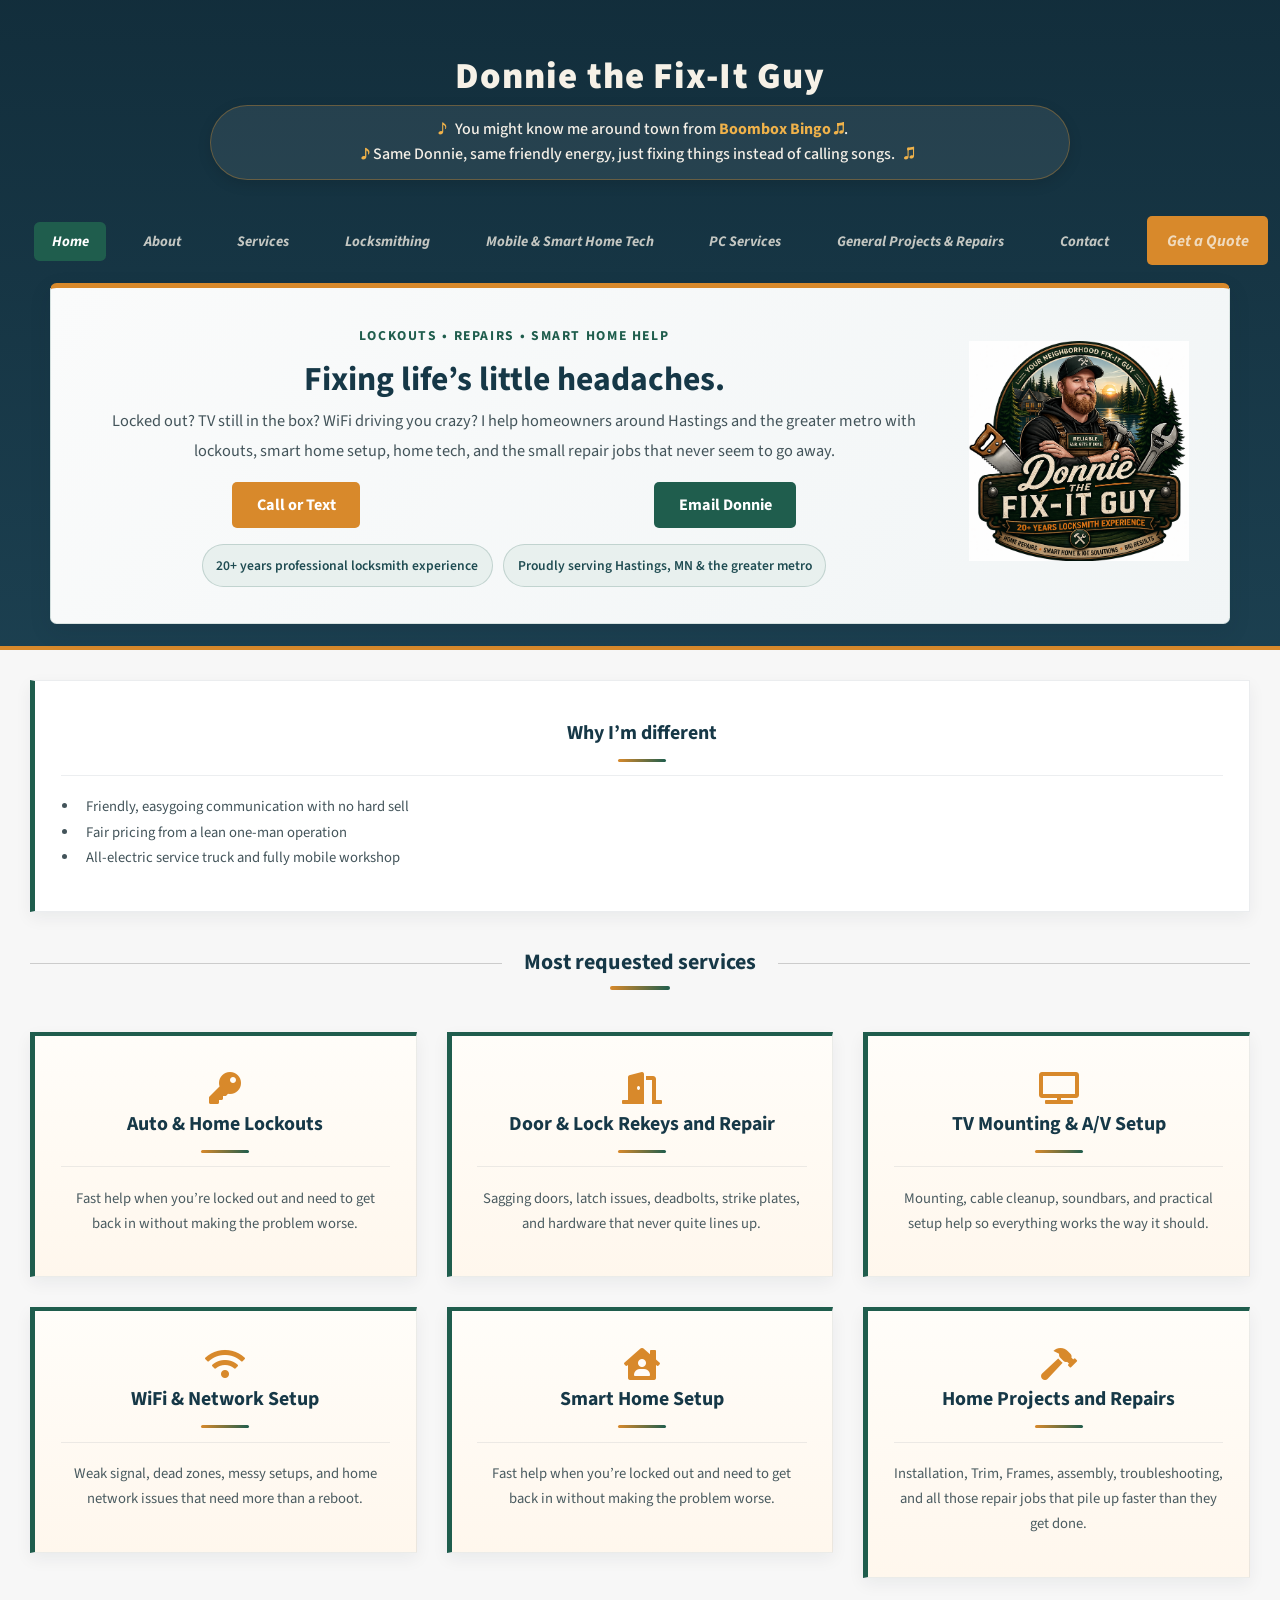
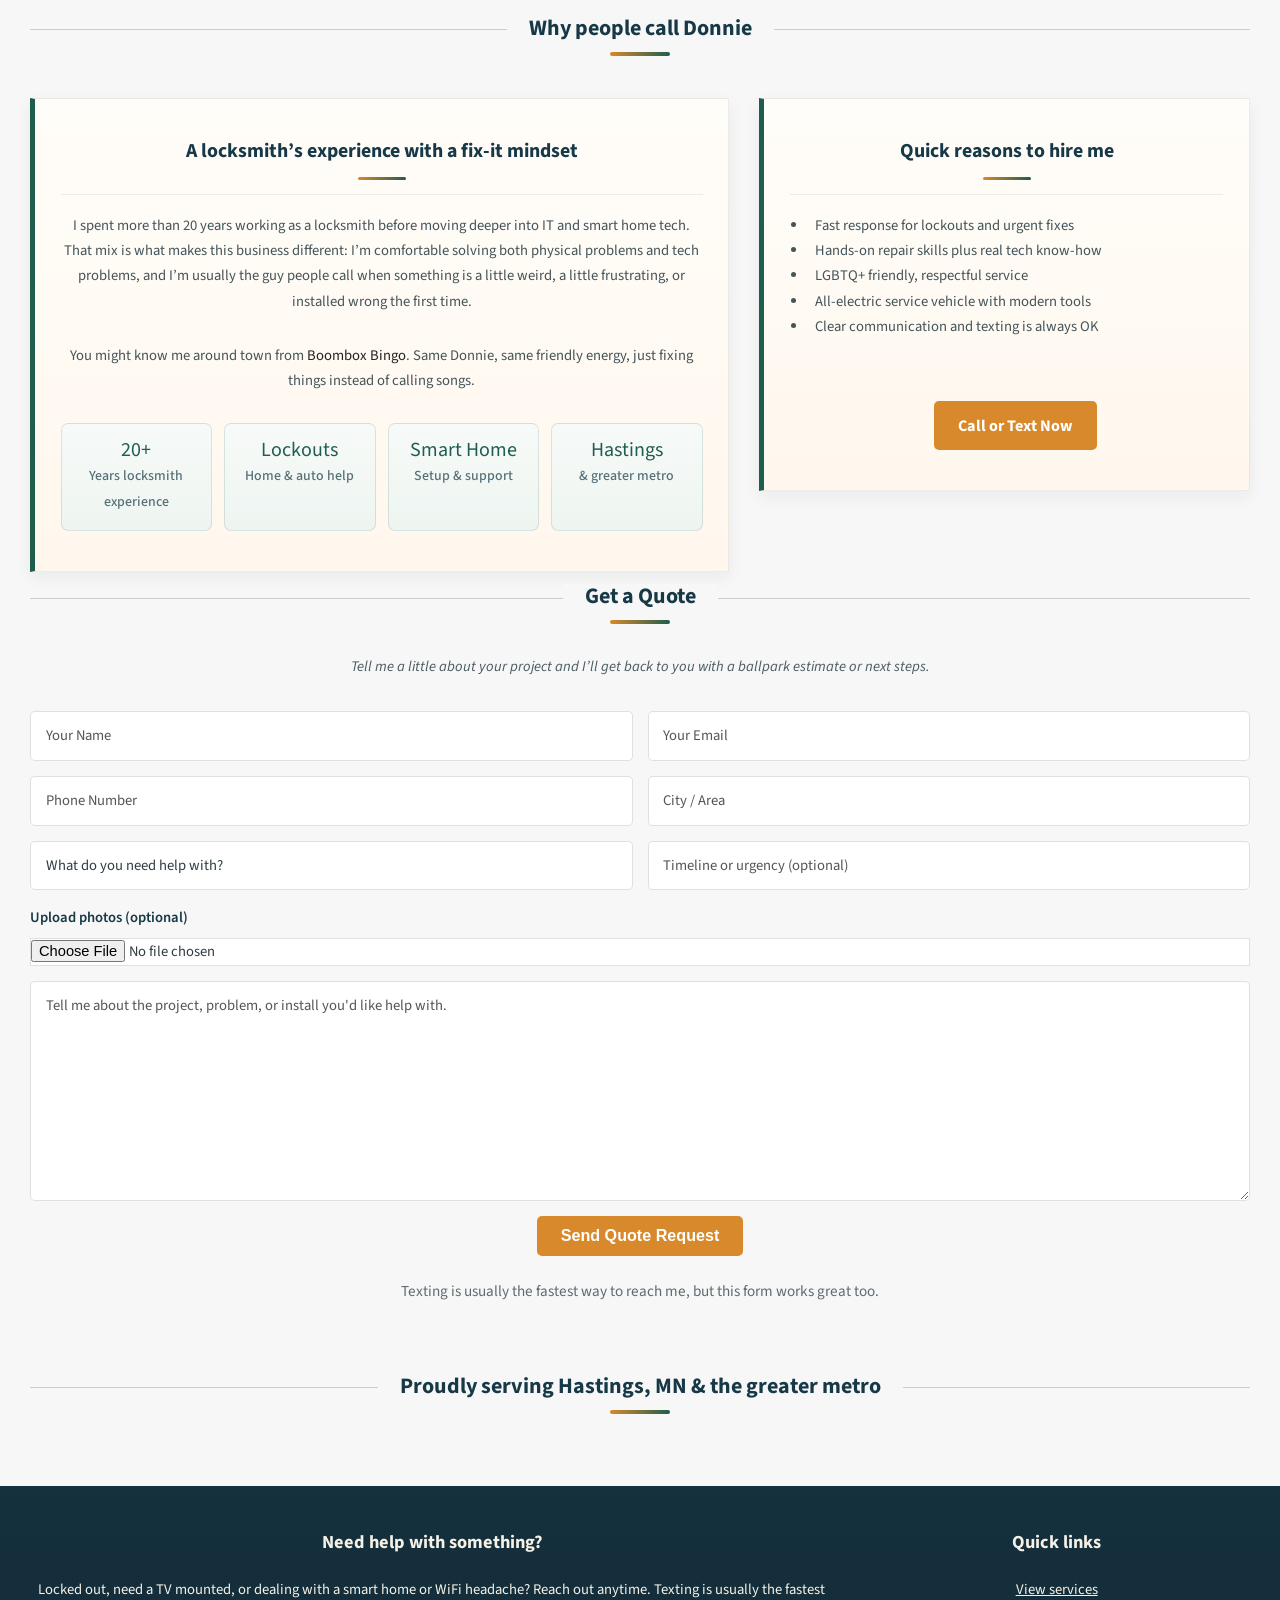
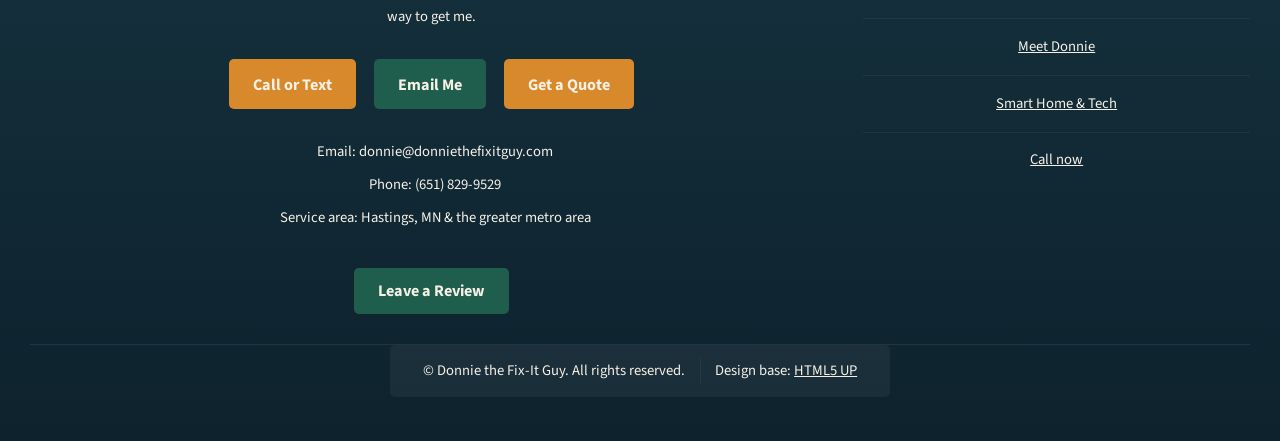
==== commit b858f54c: "Update index.html" ====
--- a/index.html
+++ b/index.html
@@ -295,6 +295,7 @@
 									<li><strong>Service area:</strong> Hastings, MN &amp; the greater metro area</li>
 								</ul>
 							</section>
+						<a href="/review/" class="button alt">Leave a Review</a>	
 						</div>
 						<div class="col-4 col-12-medium">
 							<section>
--- a/assets/css/custom.css
+++ b/assets/css/custom.css
@@ -997,3 +997,34 @@
 .service-box {
   transition: transform 0.2s ease, box-shadow 0.2s ease;
 }
+
+/* Mobile nav panel */
+#navPanel {
+	background: #163847 !important;
+}
+
+#navPanel .link,
+#navPanel nav a {
+	color: rgba(255, 255, 255, 0.92) !important;
+	font-style: normal !important;
+	font-weight: 500 !important;
+	opacity: 1 !important;
+	text-shadow: none !important;
+}
+
+#navPanel .link:hover,
+#navPanel .link:active,
+#navPanel nav a:hover,
+#navPanel nav a:active {
+	color: #ffffff !important;
+	background: rgba(255, 255, 255, 0.06) !important;
+}
+
+#navPanel .link.depth-0,
+#navPanel nav a {
+	border-top-color: rgba(255, 255, 255, 0.08) !important;
+}
+
+#navButton .toggle {
+	background: rgba(120, 120, 120, 0.75);
+}
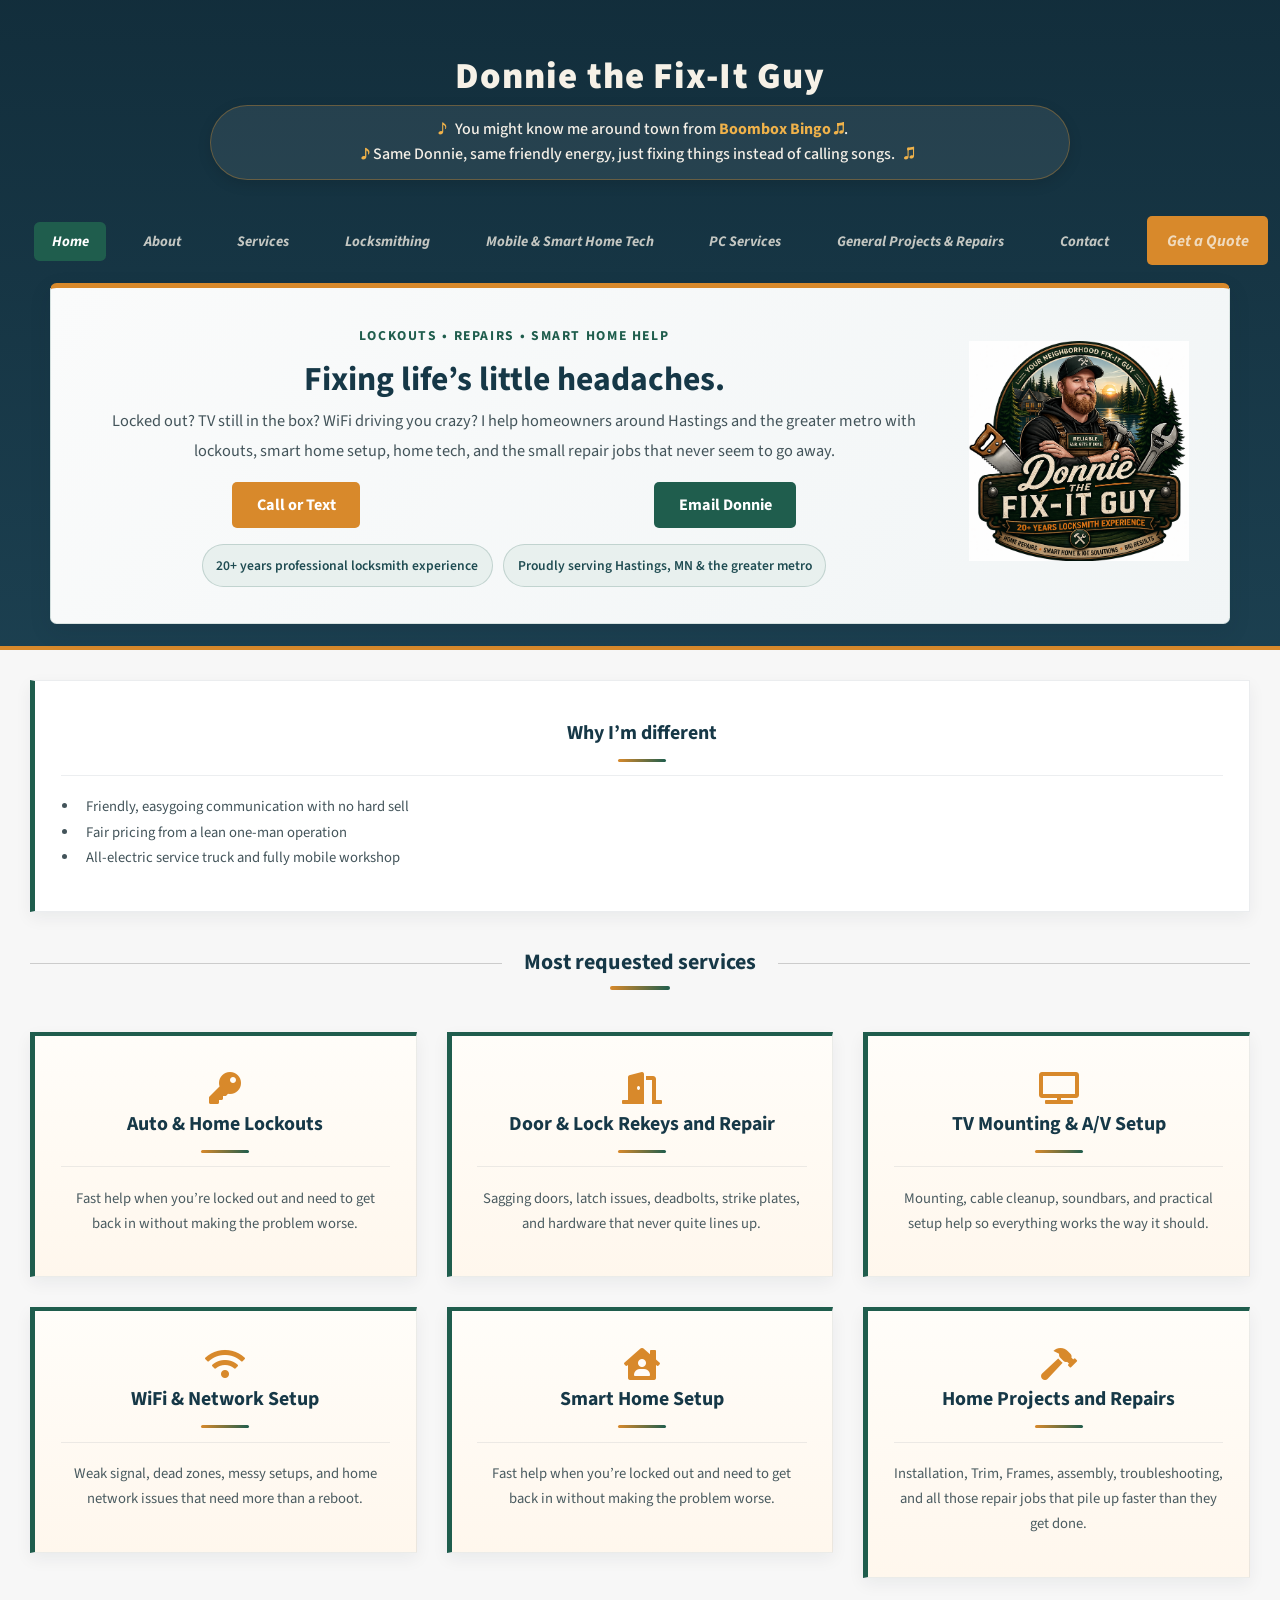
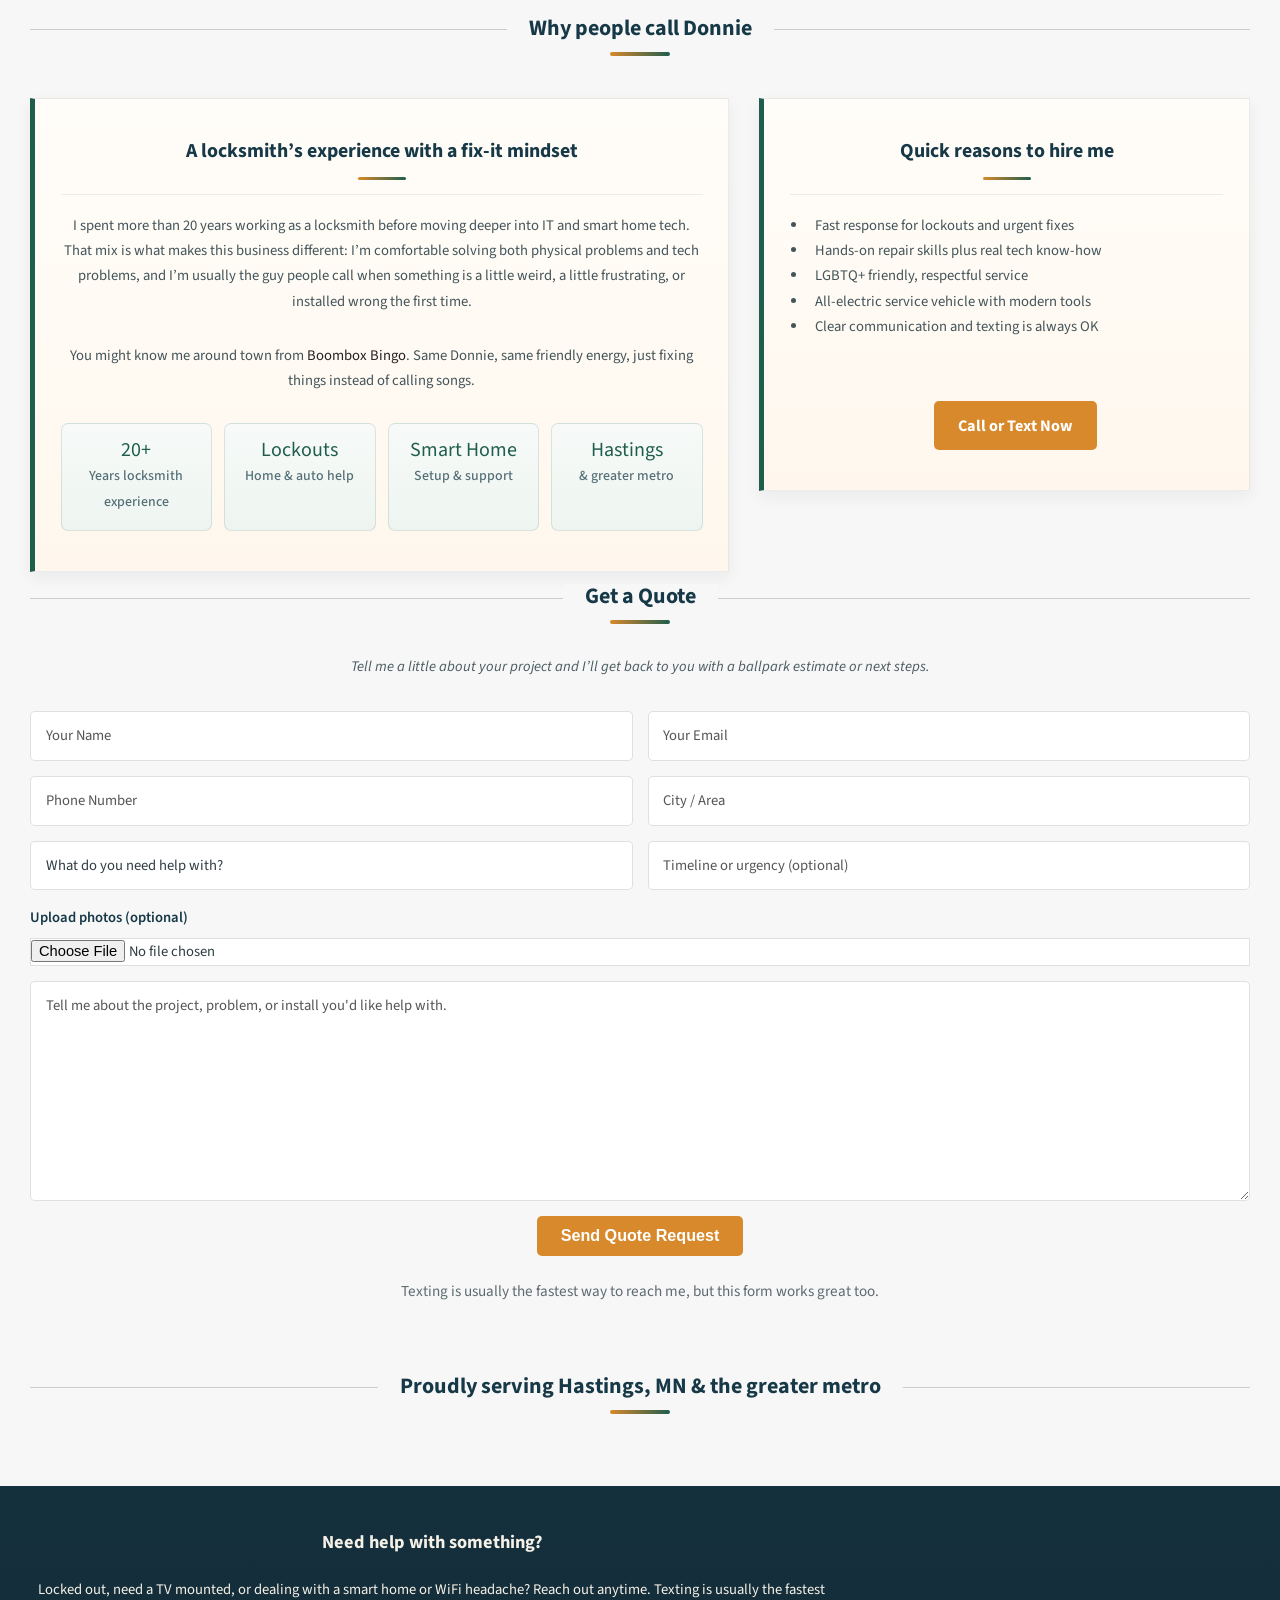
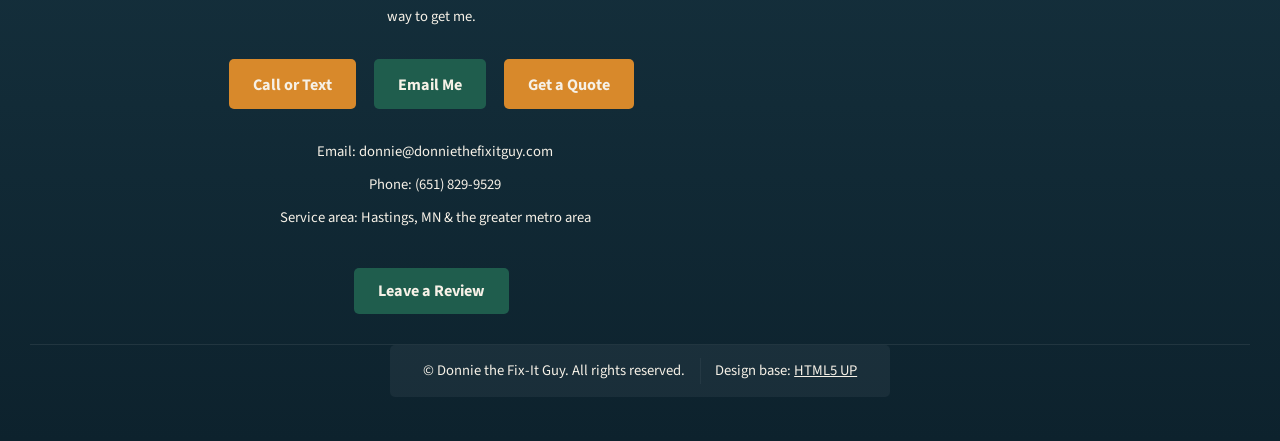
==== commit fdb338db: "Update index.html" ====
--- a/index.html
+++ b/index.html
@@ -195,6 +195,9 @@
 							</section>
 						</div>
 
+						<div id="shapo-widget-ddfd5dfad3db8005e323"></div>
+<script id="shapo-embed-js" type="text/javascript" src="https://cdn.shapo.io/js/embed.js" defer></script>
+							
 						<section id="get-a-quote">
 														<header class="major"><h2>Get a Quote</h2></header>
 							<header>
@@ -294,18 +297,15 @@
 									<li><strong>Phone:</strong> <a href="tel:6518299529">(651) 829-9529</a></li>
 									<li><strong>Service area:</strong> Hastings, MN &amp; the greater metro area</li>
 								</ul>
+								
+								
 							</section>
 						<a href="/review/" class="button alt">Leave a Review</a>	
 						</div>
 						<div class="col-4 col-12-medium">
 							<section>
-								<header><h2>Quick links</h2></header>
-								<ul class="divided">
-									<li><a href="index.html#services">View services</a></li>
-									<li><a href="about.html">Meet Donnie</a></li>
-									<li><a href="tech.html">Smart Home &amp; Tech</a></li>
-									<li><a href="tel:6518299529">Call now</a></li>
-								</ul>
+						<div id="shapo-widget-da268fe38dff3d4e4f8c"></div>
+							<script id="shapo-embed-js" type="text/javascript" src="https://cdn.shapo.io/js/embed.js" defer></script>
 							</section>
 						</div>
 						<div class="col-12">
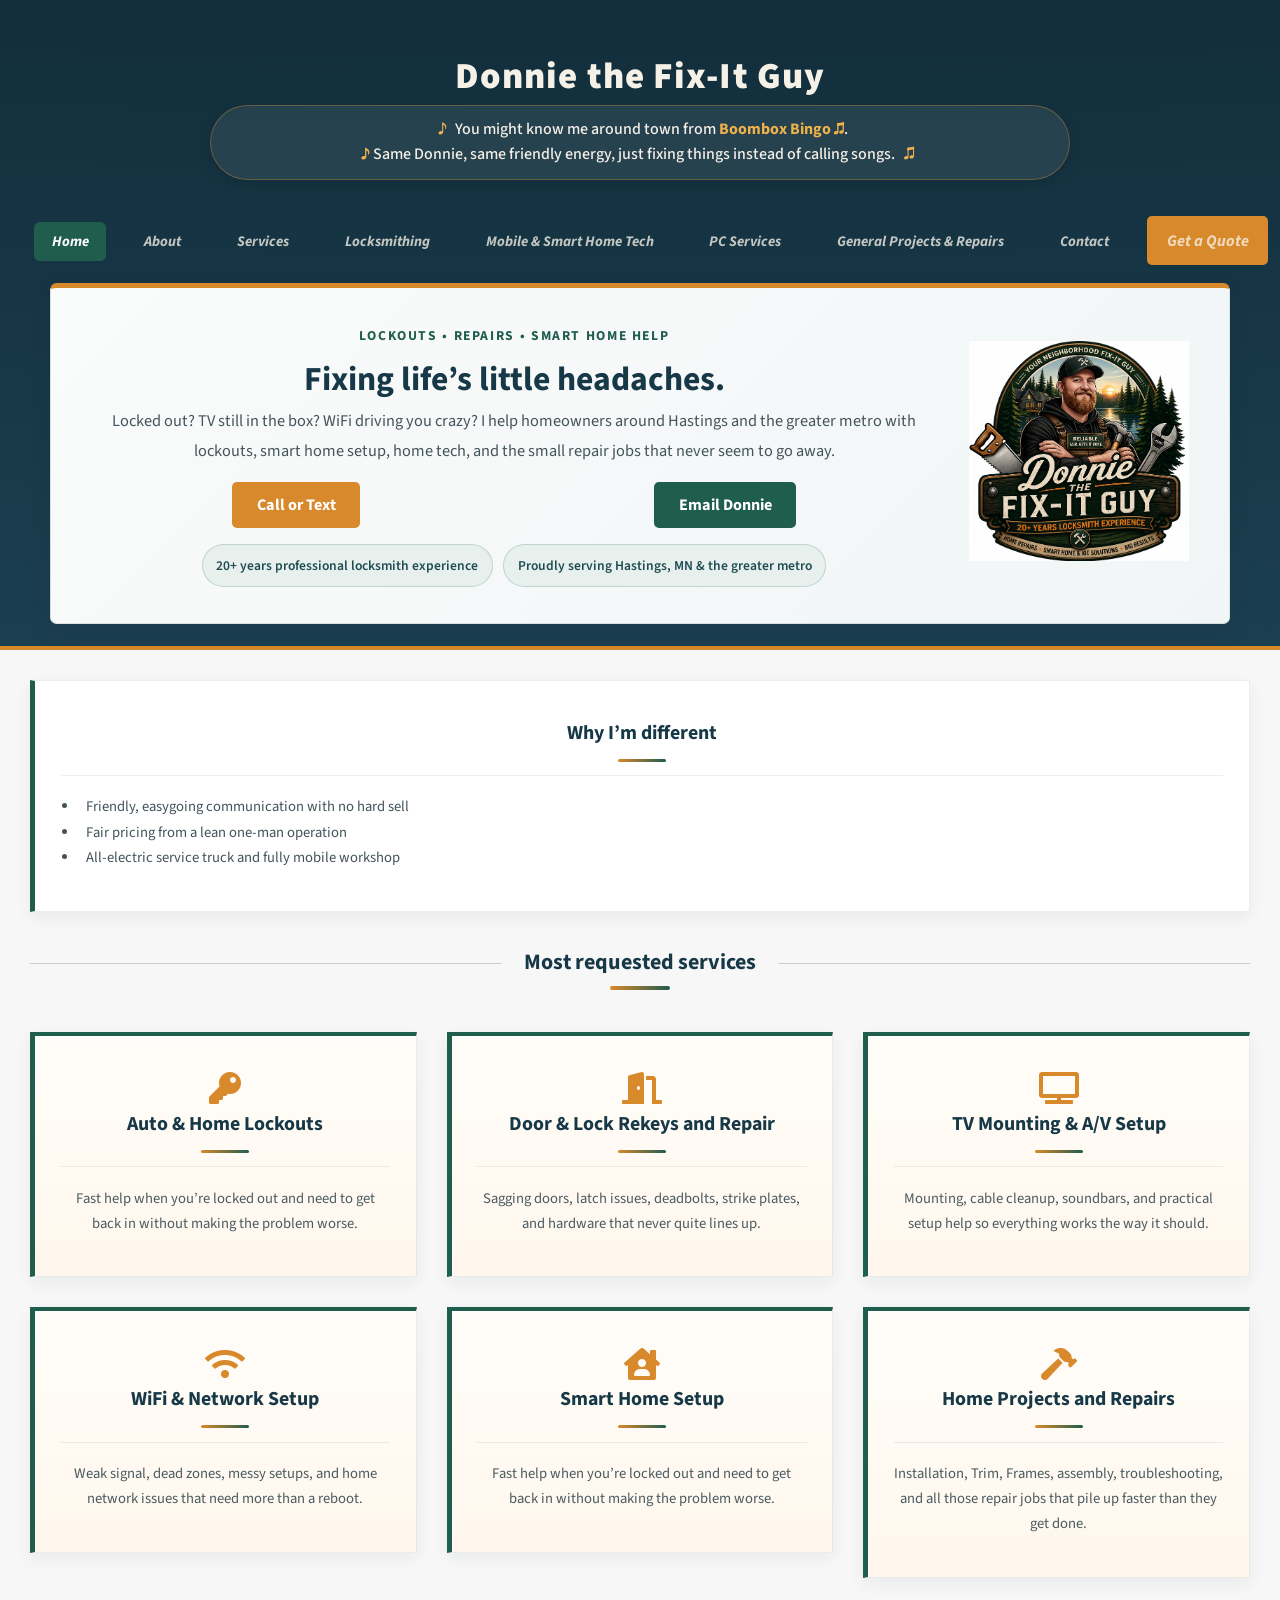
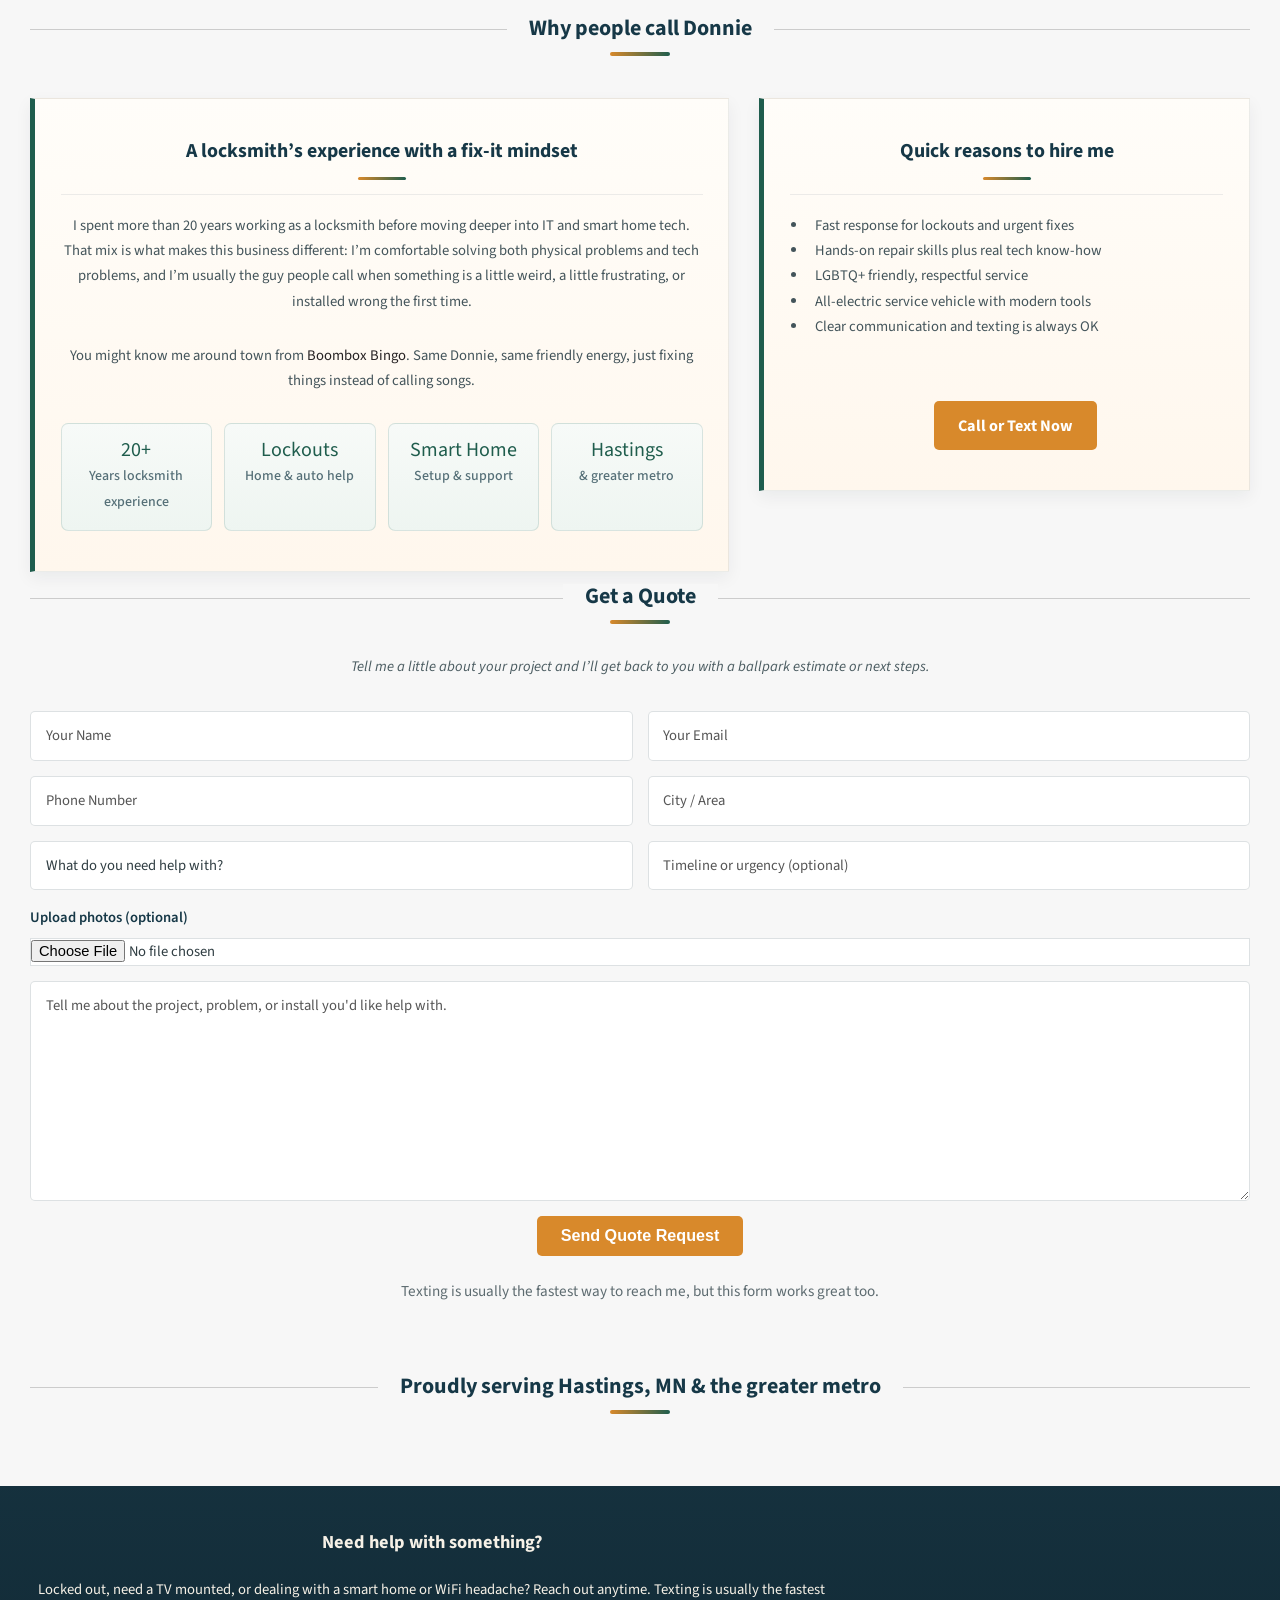
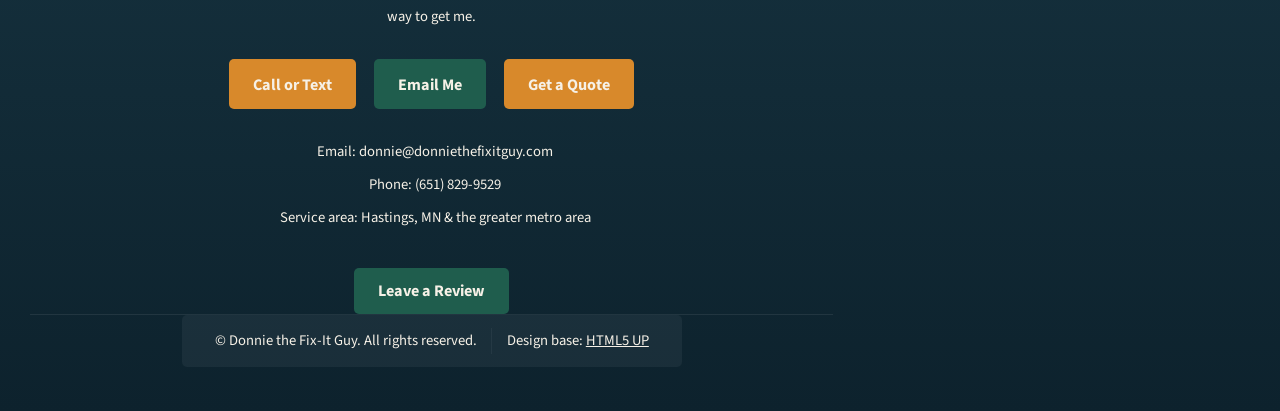
==== commit 8e58830f: "Update index.html" ====
--- a/index.html
+++ b/index.html
@@ -297,15 +297,13 @@
 									<li><strong>Phone:</strong> <a href="tel:6518299529">(651) 829-9529</a></li>
 									<li><strong>Service area:</strong> Hastings, MN &amp; the greater metro area</li>
 								</ul>
-								
-								
-							</section>
-						<a href="/review/" class="button alt">Leave a Review</a>	
-						</div>
+							</section>
+						
 						<div class="col-4 col-12-medium">
 							<section>
 						<div id="shapo-widget-da268fe38dff3d4e4f8c"></div>
 							<script id="shapo-embed-js" type="text/javascript" src="https://cdn.shapo.io/js/embed.js" defer></script>
+						<a href="/review/" class="button alt">Leave a Review</a>		
 							</section>
 						</div>
 						<div class="col-12">
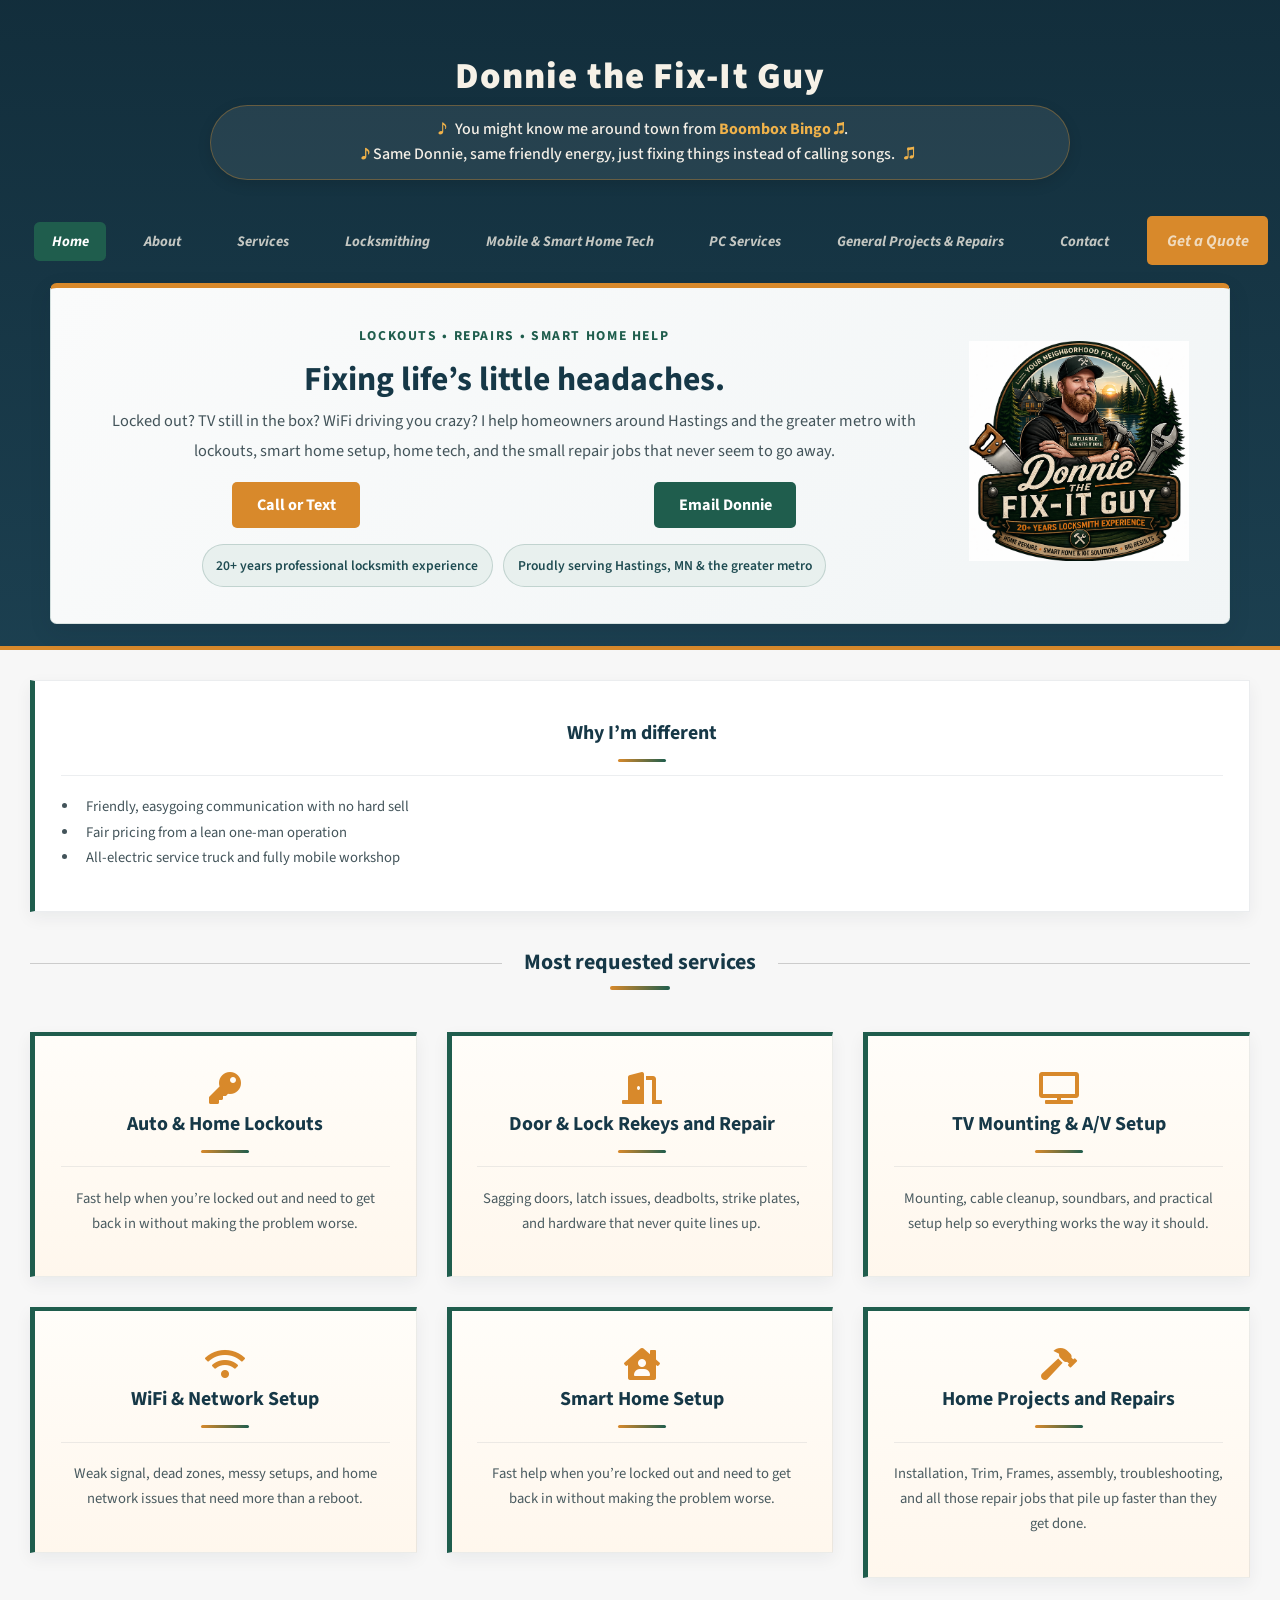
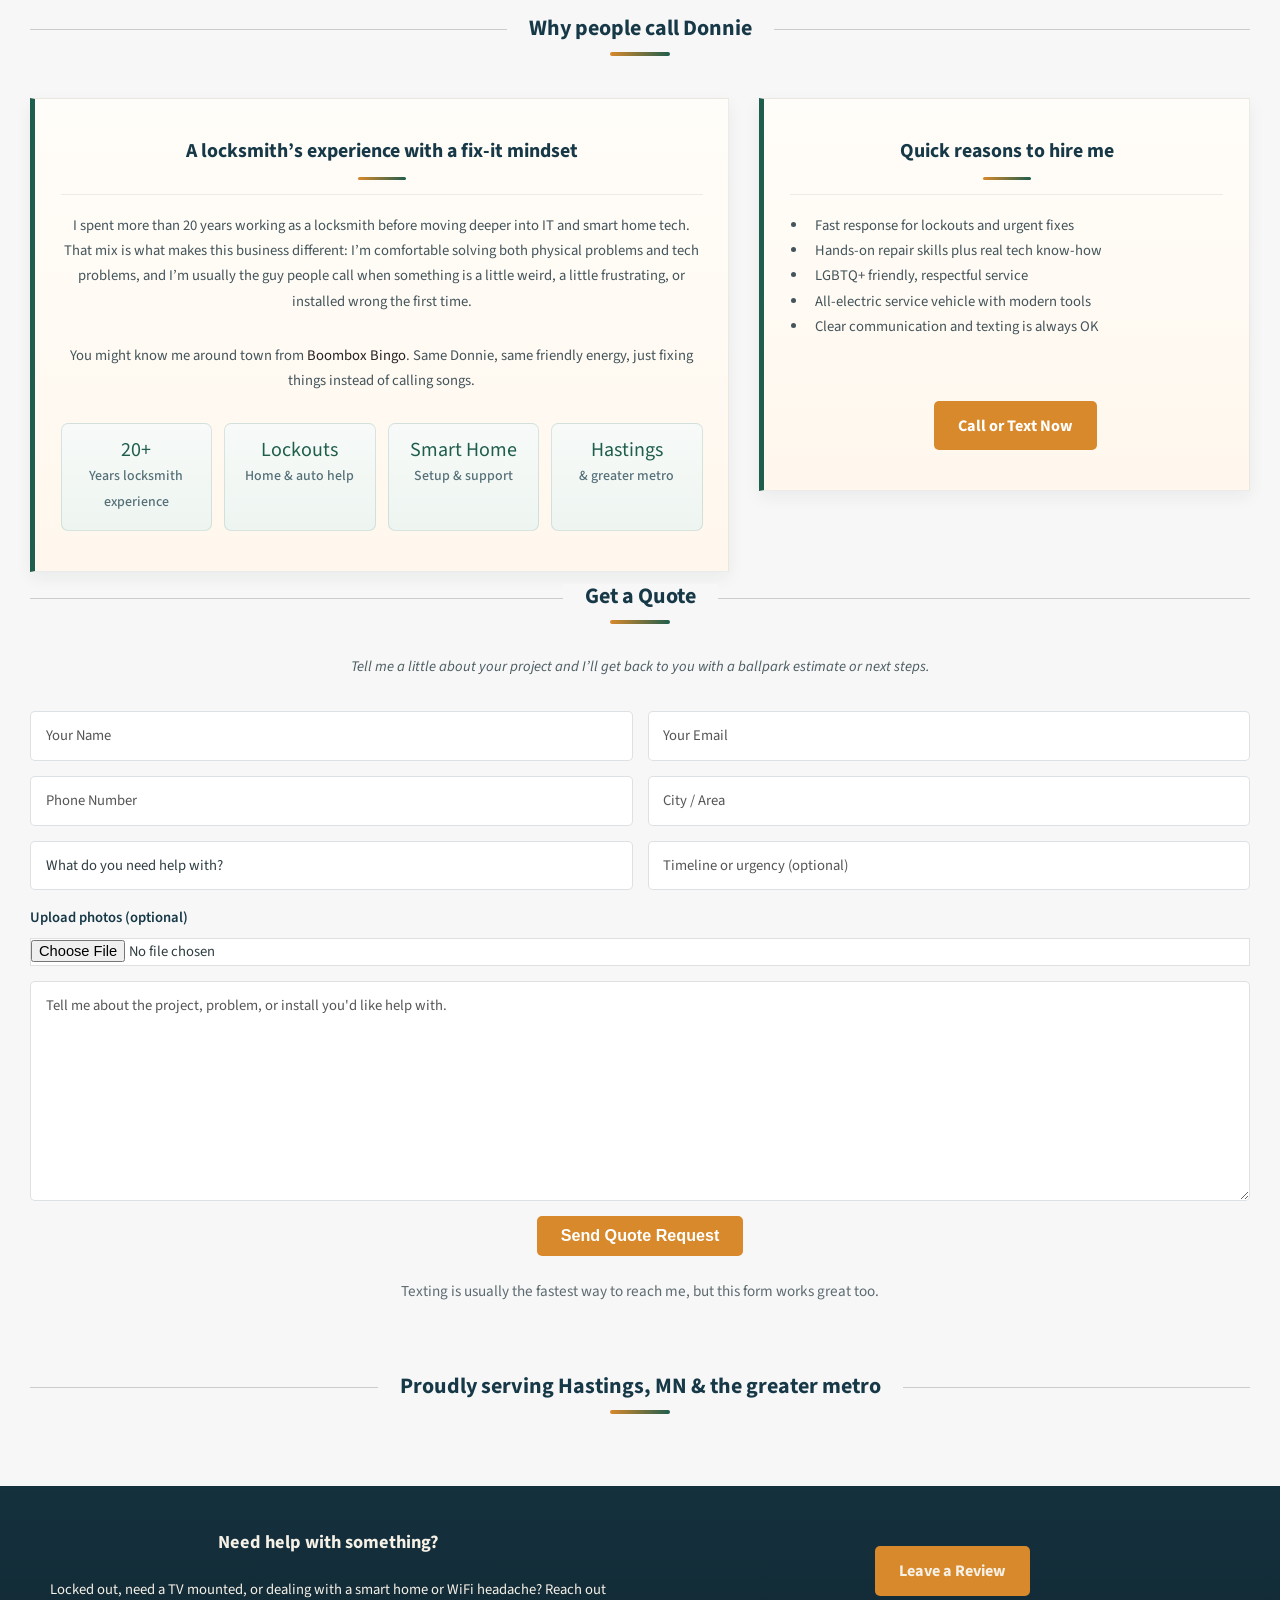
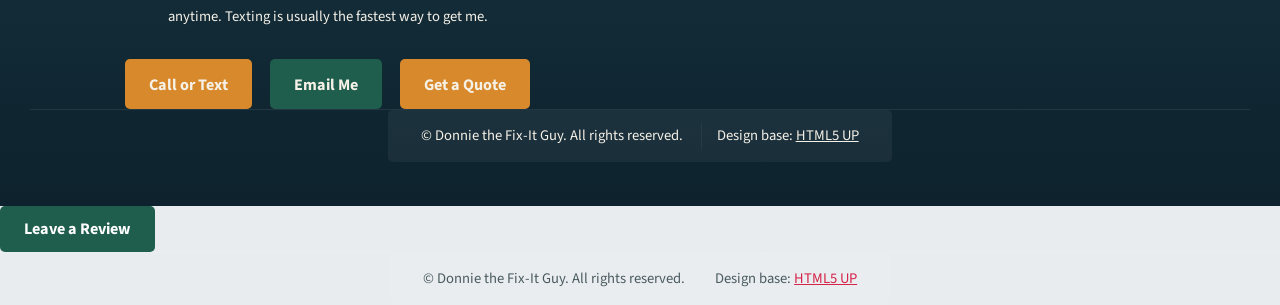
==== commit ae5e1a67: "Update index.html" ====
--- a/index.html
+++ b/index.html
@@ -281,7 +281,7 @@
 			</section>
 
 			<section id="footer">
-				<div class="container">
+				<!--<div class="container">
 					<div class="row">
 						<div class="col-8 col-12-medium">
 							<section id="contact">
@@ -296,7 +296,57 @@
 									<li><strong>Email:</strong> <a href="mailto:donnie@donniethefixitguy.com">donnie@donniethefixitguy.com</a></li>
 									<li><strong>Phone:</strong> <a href="tel:6518299529">(651) 829-9529</a></li>
 									<li><strong>Service area:</strong> Hastings, MN &amp; the greater metro area</li>
-								</ul>
+								</ul>-->
+  <div class="container">
+
+    <!-- Top row (split left/right) -->
+    <div class="row">
+
+      <!-- LEFT SIDE -->
+      <div class="col-6 col-12-medium footer-left">
+        <section>
+          <header><h2>Need help with something?</h2></header>
+          <p>
+            Locked out, need a TV mounted, or dealing with a smart home or WiFi headache?
+            Reach out anytime. Texting is usually the fastest way to get me.
+          </p>
+
+          <ul class="actions">
+            <li><a href="tel:6518299529" class="button">Call or Text</a></li>
+            <li><a href="mailto:donnie@donniethefixitguy.com" class="button alt">Email Me</a></li>
+            <li><a href="/contact.html#get-a-quote" class="button">Get a Quote</a></li>
+          </ul>
+        </section>
+      </div>
+
+      <!-- RIGHT SIDE -->
+      <div class="col-6 col-12-medium footer-right">
+        <section class="review-box">
+         <div id="shapo-widget-da268fe38dff3d4e4f8c"></div>
+<script id="shapo-embed-js" type="text/javascript" src="https://cdn.shapo.io/js/embed.js" defer></script>
+
+          <ul class="actions" style="margin-top:1rem;">
+            <li><a href="/review/" class="button primary">Leave a Review</a></li>
+          </ul>
+        </section>
+      </div>
+
+    </div>
+
+    <!-- BOTTOM BAR -->
+    <div class="row">
+      <div class="col-12">
+        <div id="copyright">
+          <ul class="links">
+            <li>&copy; Donnie the Fix-It Guy. All rights reserved.</li>
+            <li>Design base: <a href="https://html5up.net">HTML5 UP</a></li>
+          </ul>
+        </div>
+      </div>
+    </div>
+
+  </div>
+</section>
 							</section>
 						
 						<div class="col-4 col-12-medium">
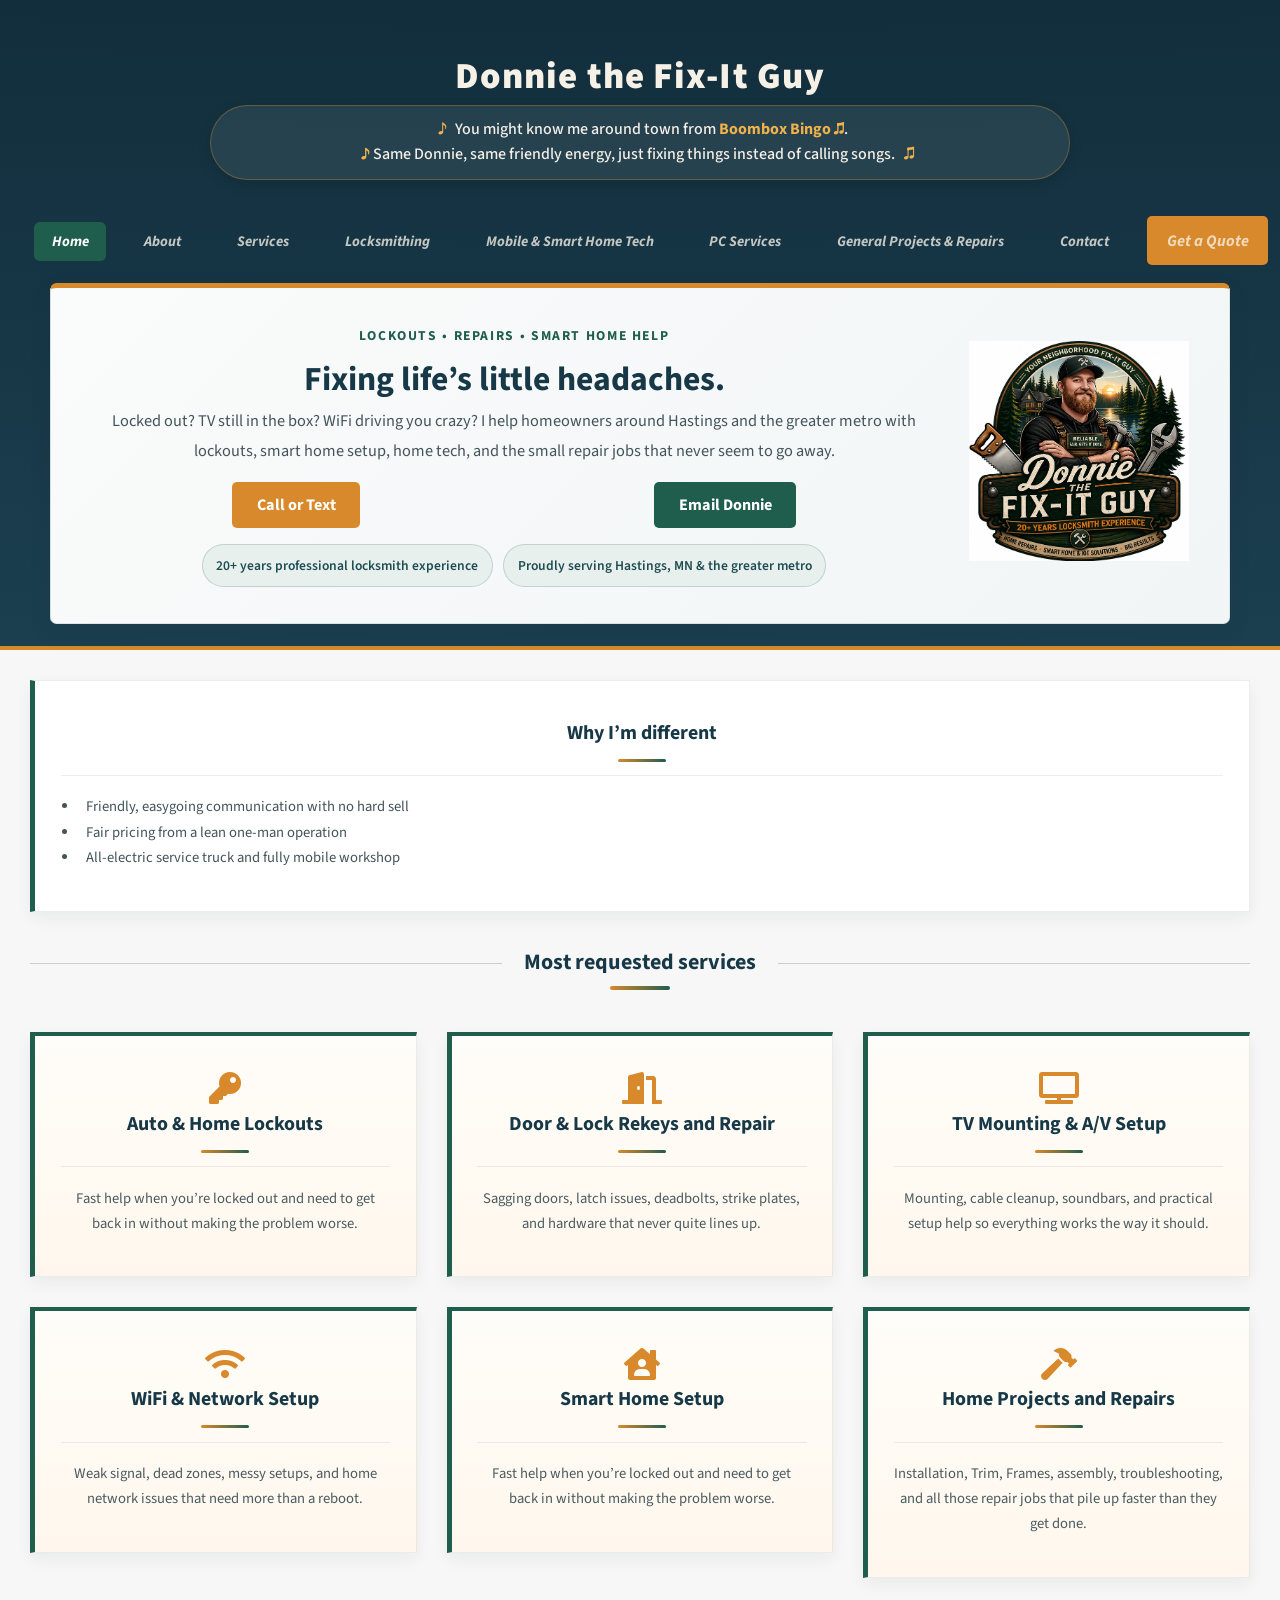
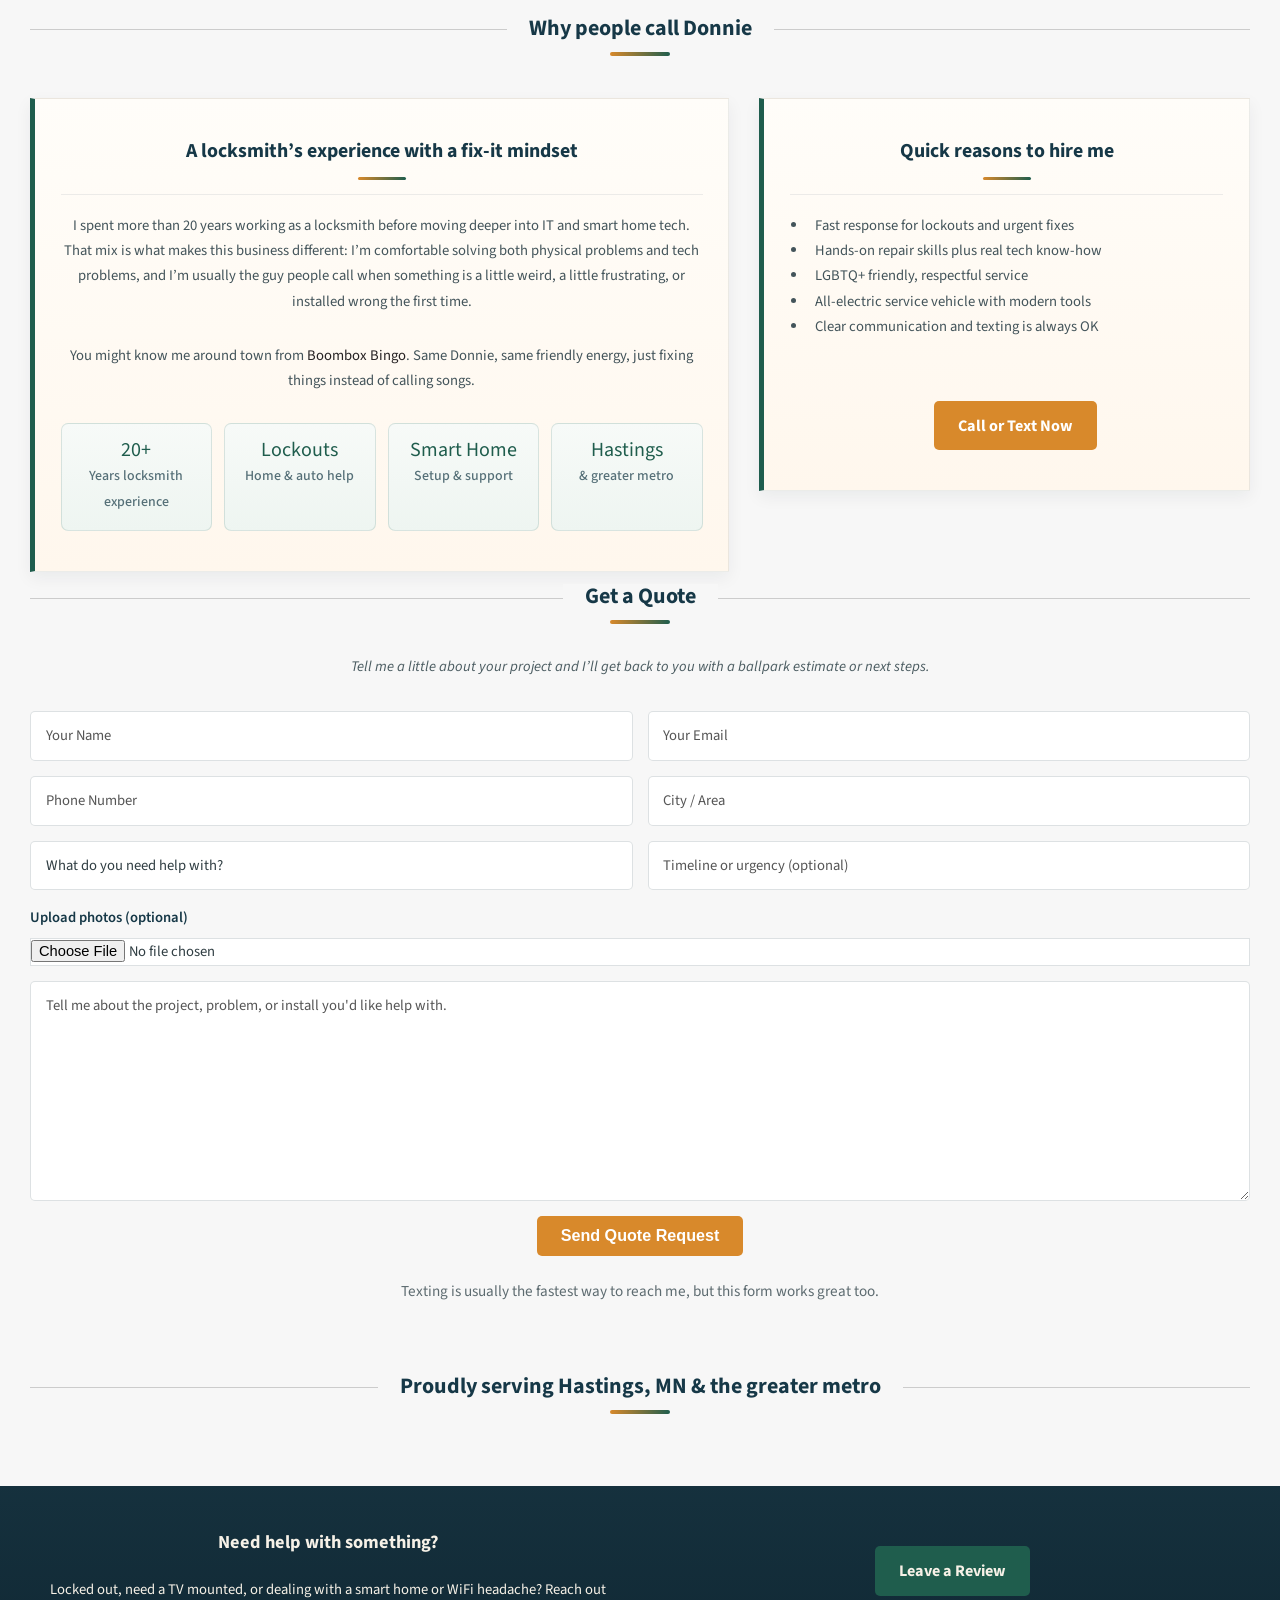
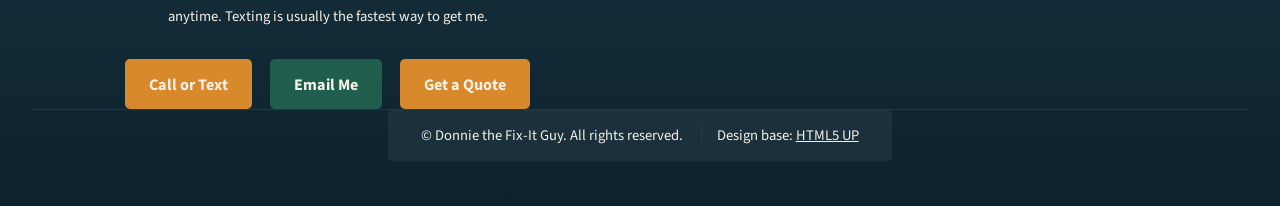
==== commit 74fbc934: "Update index.html" ====
--- a/index.html
+++ b/index.html
@@ -326,7 +326,7 @@
 <script id="shapo-embed-js" type="text/javascript" src="https://cdn.shapo.io/js/embed.js" defer></script>
 
           <ul class="actions" style="margin-top:1rem;">
-            <li><a href="/review/" class="button primary">Leave a Review</a></li>
+            <li><a href="/review/" class="button alt">Leave a Review</a></li>
           </ul>
         </section>
       </div>
@@ -347,27 +347,6 @@
 
   </div>
 </section>
-							</section>
-						
-						<div class="col-4 col-12-medium">
-							<section>
-						<div id="shapo-widget-da268fe38dff3d4e4f8c"></div>
-							<script id="shapo-embed-js" type="text/javascript" src="https://cdn.shapo.io/js/embed.js" defer></script>
-						<a href="/review/" class="button alt">Leave a Review</a>		
-							</section>
-						</div>
-						<div class="col-12">
-							<div id="copyright">
-								<ul class="links">
-									<li>&copy; Donnie the Fix-It Guy. All rights reserved.</li><li>Design base: <a href="https://html5up.net">HTML5 UP</a></li>
-								</ul>
-							</div>
-						</div>
-					</div>
-				</div>
-			</section>
-
-		</div>
 
 		<script src="assets/js/jquery.min.js"></script>
 		<script src="assets/js/jquery.dropotron.min.js"></script>
